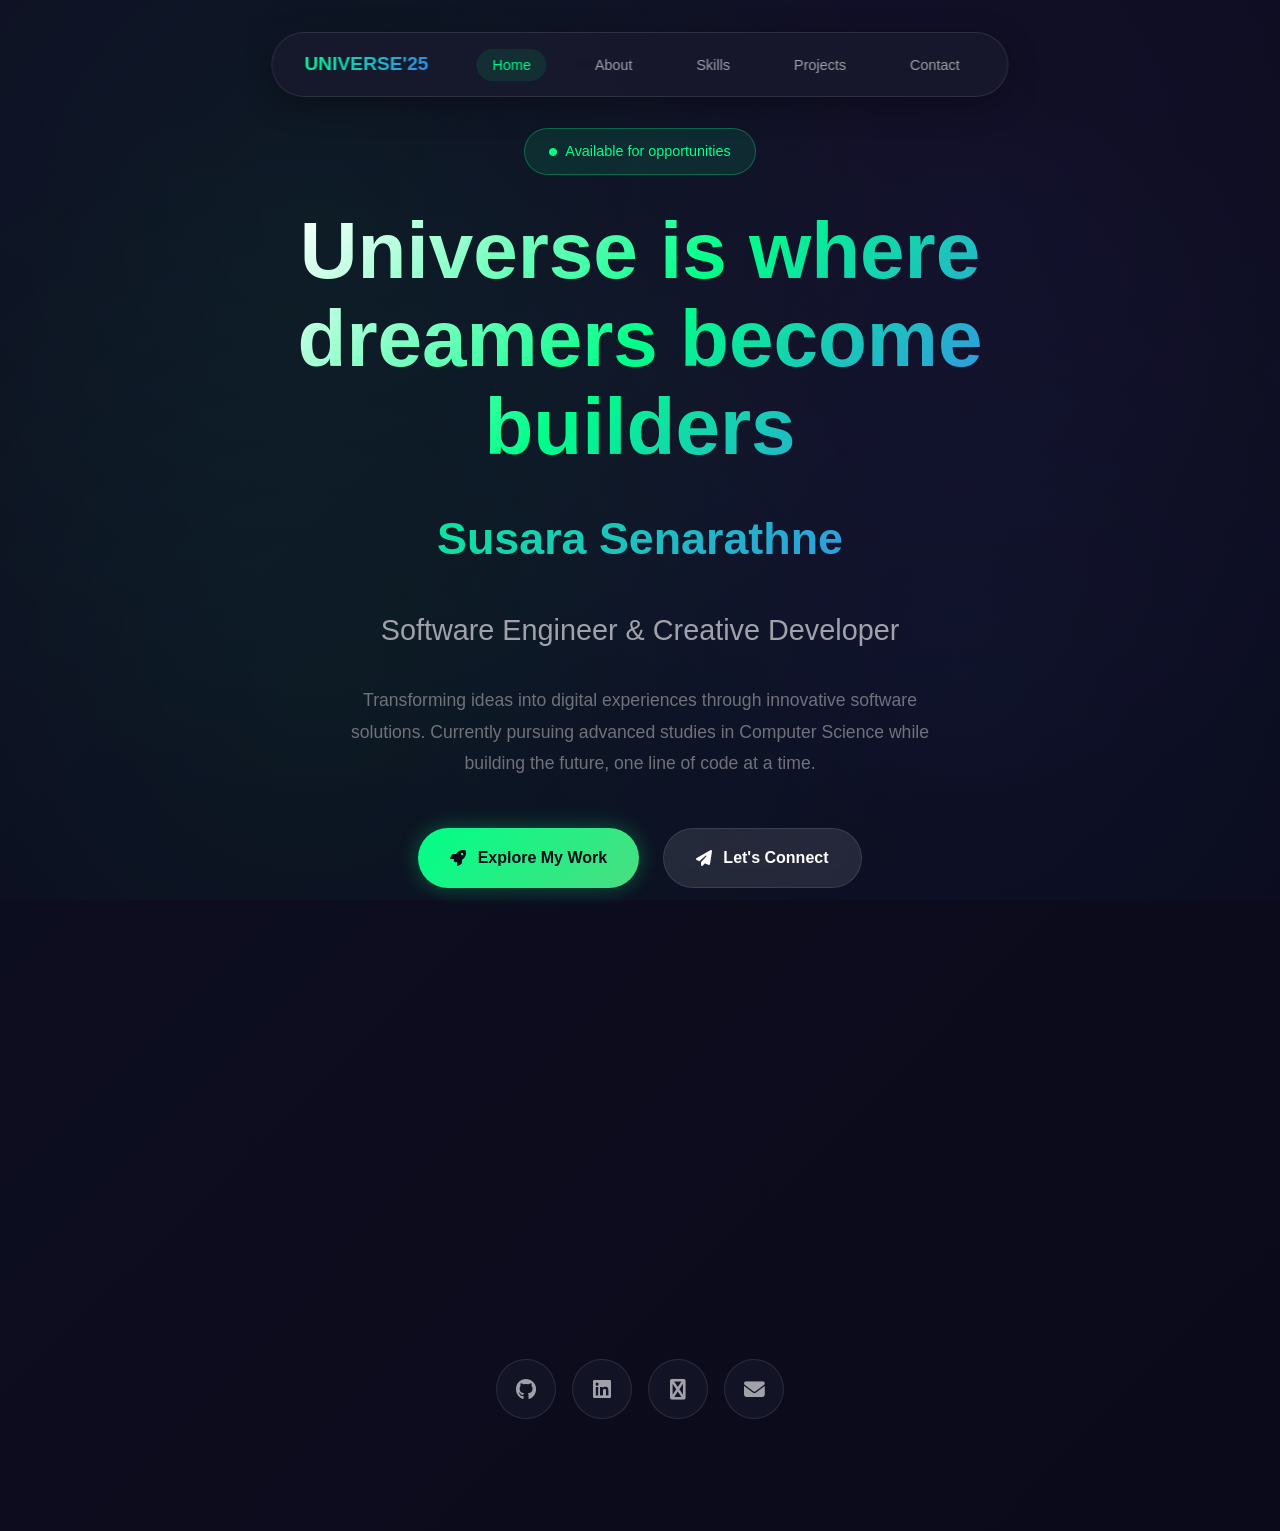
==== index.html @ edd3e798 "Update index.html" ====
<!DOCTYPE html>
<html lang="en">
<head>
    <meta charset="UTF-8">
    <meta name="viewport" content="width=device-width, initial-scale=1.0">
    <title>Susara Senarathne - Portfolio 2025</title>
    <link href="https://cdnjs.cloudflare.com/ajax/libs/font-awesome/6.4.0/css/all.min.css" rel="stylesheet">
    <style>
        * {
            margin: 0;
            padding: 0;
            box-sizing: border-box;
        }

        :root {
            --primary-green: #00ff88;
            --secondary-green: #4ade80;
            --accent-blue: #3b82f6;
            --accent-purple: #8b5cf6;
            --dark-bg: #0f0f23;
            --darker-bg: #0a0a1a;
            --card-bg: #1a1a2e;
            --surface: #16213e;
            --text-primary: #ffffff;
            --text-secondary: #a1a1aa;
            --text-muted: #71717a;
            --border: rgba(255, 255, 255, 0.1);
            --glow: 0 0 20px rgba(0, 255, 136, 0.3);
            --shadow: 0 8px 32px rgba(0, 0, 0, 0.3);
        }

        body {
            font-family: -apple-system, BlinkMacSystemFont, 'Segoe UI', 'Inter', sans-serif;
            background: linear-gradient(135deg, var(--dark-bg), var(--darker-bg));
            color: var(--text-primary);
            line-height: 1.6;
            overflow-x: hidden;
            min-height: 100vh;
        }

        /* Animated Background Pattern */
        body::before {
            content: '';
            position: fixed;
            top: 0;
            left: 0;
            width: 100%;
            height: 100%;
            background: 
                radial-gradient(circle at 25% 25%, rgba(0, 255, 136, 0.05) 0%, transparent 50%),
                radial-gradient(circle at 75% 75%, rgba(59, 130, 246, 0.05) 0%, transparent 50%),
                radial-gradient(circle at 75% 25%, rgba(139, 92, 246, 0.05) 0%, transparent 50%),
                radial-gradient(circle at 25% 75%, rgba(0, 255, 136, 0.05) 0%, transparent 50%);
            z-index: -1;
            animation: floatBg 30s ease-in-out infinite;
        }

        @keyframes floatBg {
            0%, 100% { transform: scale(1) rotate(0deg); }
            50% { transform: scale(1.1) rotate(2deg); }
        }

        /* Navigation */
        nav {
            position: fixed;
            top: 2rem;
            left: 50%;
            transform: translateX(-50%);
            z-index: 1000;
            background: rgba(26, 26, 46, 0.8);
            backdrop-filter: blur(20px);
            border: 1px solid var(--border);
            border-radius: 50px;
            padding: 1rem 2rem;
            box-shadow: var(--shadow);
        }

        .nav-container {
            display: flex;
            align-items: center;
            gap: 3rem;
        }

        .logo {
            font-size: 1.2rem;
            font-weight: 800;
            background: linear-gradient(135deg, var(--primary-green), var(--accent-blue));
            -webkit-background-clip: text;
            -webkit-text-fill-color: transparent;
            background-clip: text;
        }

        .nav-links {
            display: flex;
            list-style: none;
            gap: 2rem;
        }

        .nav-links a {
            text-decoration: none;
            color: var(--text-secondary);
            font-weight: 500;
            font-size: 0.9rem;
            transition: all 0.3s ease;
            padding: 0.5rem 1rem;
            border-radius: 20px;
            position: relative;
        }

        .nav-links a:hover,
        .nav-links a.active {
            color: var(--primary-green);
            background: rgba(0, 255, 136, 0.1);
        }

        .mobile-toggle {
            display: none;
            background: none;
            border: none;
            color: var(--text-primary);
            font-size: 1.2rem;
            cursor: pointer;
        }

        /* Hero Section */
        .hero {
            min-height: 100vh;
            display: flex;
            align-items: center;
            justify-content: center;
            text-align: center;
            padding: 0 2rem;
            position: relative;
        }

        .hero-content {
            max-width: 1200px;
            animation: fadeInUp 1s ease-out;
        }

        .hero-badge {
            display: inline-flex;
            align-items: center;
            gap: 0.5rem;
            background: rgba(0, 255, 136, 0.1);
            border: 1px solid rgba(0, 255, 136, 0.3);
            border-radius: 50px;
            padding: 0.7rem 1.5rem;
            font-size: 0.9rem;
            font-weight: 500;
            color: var(--primary-green);
            margin-bottom: 2rem;
        }

        .hero-title {
            font-size: clamp(2.5rem, 8vw, 5rem);
            font-weight: 900;
            line-height: 1.1;
            margin-bottom: 1.5rem;
            background: linear-gradient(135deg, var(--text-primary) 0%, var(--primary-green) 50%, var(--accent-blue) 100%);
            -webkit-background-clip: text;
            -webkit-text-fill-color: transparent;
            background-clip: text;
        }

        .hero-subtitle {
            font-size: clamp(1.2rem, 3vw, 1.8rem);
            color: var(--text-secondary);
            font-weight: 300;
            margin-bottom: 2rem;
        }

        .hero-description {
            font-size: 1.1rem;
            color: var(--text-muted);
            max-width: 600px;
            margin: 0 auto 3rem;
            line-height: 1.8;
        }

        .cta-group {
            display: flex;
            gap: 1.5rem;
            justify-content: center;
            margin-bottom: 4rem;
            flex-wrap: wrap;
        }

        .btn {
            display: inline-flex;
            align-items: center;
            gap: 0.7rem;
            padding: 1rem 2rem;
            border-radius: 50px;
            text-decoration: none;
            font-weight: 600;
            font-size: 1rem;
            transition: all 0.3s ease;
            border: none;
            cursor: pointer;
            position: relative;
            overflow: hidden;
        }

        .btn-primary {
            background: linear-gradient(135deg, var(--primary-green), var(--secondary-green));
            color: var(--darker-bg);
            box-shadow: var(--glow);
        }

        .btn-secondary {
            background: rgba(255, 255, 255, 0.1);
            color: var(--text-primary);
            border: 1px solid var(--border);
            backdrop-filter: blur(10px);
        }

        .btn:hover {
            transform: translateY(-3px);
        }

        .btn-primary:hover {
            box-shadow: 0 0 30px rgba(0, 255, 136, 0.5);
        }

        .btn-secondary:hover {
            background: rgba(255, 255, 255, 0.15);
        }

        /* Stats Grid */
        .stats-grid {
            display: grid;
            grid-template-columns: repeat(auto-fit, minmax(200px, 1fr));
            gap: 2rem;
            max-width: 800px;
            margin: 0 auto;
        }

        .stat-card {
            background: rgba(26, 26, 46, 0.6);
            backdrop-filter: blur(20px);
            border: 1px solid var(--border);
            border-radius: 20px;
            padding: 2rem;
            text-align: center;
            transition: all 0.3s ease;
        }

        .stat-card:hover {
            transform: translateY(-5px);
            border-color: var(--primary-green);
            box-shadow: var(--glow);
        }

        .stat-number {
            font-size: 2.5rem;
            font-weight: 800;
            background: linear-gradient(135deg, var(--primary-green), var(--accent-blue));
            -webkit-background-clip: text;
            -webkit-text-fill-color: transparent;
            background-clip: text;
            display: block;
            margin-bottom: 0.5rem;
        }

        .stat-label {
            color: var(--text-secondary);
            font-size: 0.9rem;
            font-weight: 500;
        }

        /* Page Sections */
        .page-section {
            display: none;
            min-height: 100vh;
            padding: 8rem 2rem 4rem;
        }

        .page-section.active {
            display: block;
            animation: slideIn 0.6s ease-out;
        }

        .container {
            max-width: 1200px;
            margin: 0 auto;
        }

        .section-title {
            font-size: 2.5rem;
            font-weight: 800;
            text-align: center;
            margin-bottom: 3rem;
            background: linear-gradient(135deg, var(--primary-green), var(--accent-blue));
            -webkit-background-clip: text;
            -webkit-text-fill-color: transparent;
            background-clip: text;
        }

        /* Cards */
        .glass-card {
            background: rgba(26, 26, 46, 0.6);
            backdrop-filter: blur(20px);
            border: 1px solid var(--border);
            border-radius: 24px;
            padding: 2.5rem;
            transition: all 0.3s ease;
            margin-bottom: 2rem;
        }

        .glass-card:hover {
            transform: translateY(-8px);
            border-color: var(--primary-green);
            box-shadow: 0 20px 40px rgba(0, 0, 0, 0.4);
        }

        /* Skills Section */
        .skills-grid {
            display: grid;
            grid-template-columns: repeat(auto-fit, minmax(280px, 1fr));
            gap: 2rem;
            margin-top: 2rem;
        }

        .skill-card {
            background: rgba(26, 26, 46, 0.6);
            backdrop-filter: blur(20px);
            border: 1px solid var(--border);
            border-radius: 24px;
            padding: 2rem;
            text-align: center;
            transition: all 0.3s ease;
            position: relative;
            overflow: hidden;
        }

        .skill-card::before {
            content: '';
            position: absolute;
            top: 0;
            left: -100%;
            width: 100%;
            height: 100%;
            background: linear-gradient(90deg, transparent, rgba(0, 255, 136, 0.1), transparent);
            transition: left 0.8s ease;
        }

        .skill-card:hover::before {
            left: 100%;
        }

        .skill-card:hover {
            transform: translateY(-10px);
            border-color: var(--primary-green);
        }

        .skill-icon {
            font-size: 3rem;
            background: linear-gradient(135deg, var(--primary-green), var(--accent-purple));
            -webkit-background-clip: text;
            -webkit-text-fill-color: transparent;
            background-clip: text;
            margin-bottom: 1.5rem;
        }

        .skill-title {
            font-size: 1.2rem;
            font-weight: 700;
            color: var(--text-primary);
            margin-bottom: 1rem;
        }

        .skill-tags {
            display: flex;
            flex-wrap: wrap;
            gap: 0.5rem;
            justify-content: center;
        }

        .skill-tag {
            background: rgba(0, 255, 136, 0.15);
            border: 1px solid rgba(0, 255, 136, 0.3);
            color: var(--primary-green);
            padding: 0.3rem 0.8rem;
            border-radius: 15px;
            font-size: 0.85rem;
            font-weight: 500;
        }

        /* Projects Section */
        .projects-grid {
            display: grid;
            grid-template-columns: repeat(auto-fit, minmax(380px, 1fr));
            gap: 2.5rem;
            margin-top: 3rem;
        }

        .project-card {
            background: rgba(26, 26, 46, 0.6);
            backdrop-filter: blur(20px);
            border: 1px solid var(--border);
            border-radius: 24px;
            overflow: hidden;
            transition: all 0.4s ease;
            position: relative;
        }

        .project-card:hover {
            transform: translateY(-15px) scale(1.02);
            border-color: var(--primary-green);
            box-shadow: 0 25px 50px rgba(0, 0, 0, 0.5);
        }

        .project-header {
            background: linear-gradient(135deg, var(--primary-green), var(--accent-blue));
            padding: 2rem;
            position: relative;
        }

        .project-title {
            font-size: 1.3rem;
            font-weight: 700;
            color: var(--darker-bg);
            margin-bottom: 0.5rem;
        }

        .project-type {
            color: rgba(15, 15, 35, 0.8);
            font-size: 0.9rem;
            font-weight: 500;
        }

        .project-content {
            padding: 2rem;
        }

        .project-description {
            color: var(--text-secondary);
            margin-bottom: 1.5rem;
            line-height: 1.7;
        }

        .tech-stack {
            margin-bottom: 2rem;
        }

        .tech-label {
            color: var(--primary-green);
            font-size: 0.9rem;
            font-weight: 600;
            margin-bottom: 0.8rem;
            display: block;
        }

        .tech-tags {
            display: flex;
            flex-wrap: wrap;
            gap: 0.5rem;
        }

        .tech-tag {
            background: rgba(59, 130, 246, 0.15);
            border: 1px solid rgba(59, 130, 246, 0.3);
            color: var(--accent-blue);
            padding: 0.4rem 0.9rem;
            border-radius: 15px;
            font-size: 0.8rem;
            font-weight: 500;
        }

        .project-links {
            display: flex;
            gap: 1rem;
            flex-wrap: wrap;
        }

        .project-link {
            display: inline-flex;
            align-items: center;
            gap: 0.5rem;
            padding: 0.8rem 1.5rem;
            background: linear-gradient(135deg, var(--accent-purple), var(--primary-green));
            color: var(--text-primary);
            text-decoration: none;
            border-radius: 25px;
            font-weight: 600;
            font-size: 0.9rem;
            transition: all 0.3s ease;
        }

        .project-link:hover {
            transform: translateY(-2px);
            box-shadow: 0 10px 20px rgba(139, 92, 246, 0.4);
        }

        /* About Section */
        .about-grid {
            display: grid;
            grid-template-columns: 1fr 2fr;
            gap: 3rem;
            margin-top: 2rem;
        }

        .profile-section {
            position: sticky;
            top: 120px;
            height: fit-content;
        }

        .profile-avatar {
            width: 180px;
            height: 180px;
            background: linear-gradient(135deg, var(--primary-green), var(--accent-blue));
            border-radius: 50%;
            display: flex;
            align-items: center;
            justify-content: center;
            font-size: 4rem;
            color: var(--darker-bg);
            margin: 0 auto 2rem;
            position: relative;
        }

        .profile-avatar::before {
            content: '';
            position: absolute;
            inset: -4px;
            background: linear-gradient(135deg, var(--primary-green), var(--accent-blue));
            border-radius: 50%;
            z-index: -1;
            filter: blur(8px);
            opacity: 0.7;
        }

        .timeline {
            position: relative;
            padding-left: 2rem;
        }

        .timeline::before {
            content: '';
            position: absolute;
            left: 0;
            top: 0;
            bottom: 0;
            width: 2px;
            background: linear-gradient(to bottom, var(--primary-green), var(--accent-blue));
        }

        .timeline-item {
            position: relative;
            margin-bottom: 2.5rem;
            padding-left: 2rem;
        }

        .timeline-item::before {
            content: '';
            position: absolute;
            left: -6px;
            top: 0.5rem;
            width: 12px;
            height: 12px;
            background: var(--primary-green);
            border-radius: 50%;
            box-shadow: 0 0 10px rgba(0, 255, 136, 0.5);
        }

        .timeline-date {
            color: var(--primary-green);
            font-size: 0.9rem;
            font-weight: 600;
            margin-bottom: 0.5rem;
        }

        .timeline-title {
            font-size: 1.1rem;
            font-weight: 700;
            color: var(--text-primary);
            margin-bottom: 0.3rem;
        }

        .timeline-location {
            color: var(--text-secondary);
            font-style: italic;
            margin-bottom: 0.5rem;
        }

        /* Contact Section */
        .contact-grid {
            display: grid;
            grid-template-columns: 1fr 1fr;
            gap: 3rem;
            margin-top: 2rem;
        }

        .contact-info {
            display: flex;
            flex-direction: column;
            gap: 1.5rem;
        }

        .contact-item {
            display: flex;
            align-items: center;
            gap: 1rem;
            padding: 1.5rem;
            background: rgba(26, 26, 46, 0.6);
            border: 1px solid var(--border);
            border-radius: 20px;
            transition: all 0.3s ease;
        }

        .contact-item:hover {
            border-color: var(--primary-green);
            transform: translateX(5px);
        }

        .contact-icon {
            width: 50px;
            height: 50px;
            background: linear-gradient(135deg, var(--primary-green), var(--accent-blue));
            border-radius: 50%;
            display: flex;
            align-items: center;
            justify-content: center;
            color: var(--darker-bg);
            font-size: 1.2rem;
        }

        .contact-form {
            background: rgba(26, 26, 46, 0.6);
            backdrop-filter: blur(20px);
            border: 1px solid var(--border);
            border-radius: 24px;
            padding: 2.5rem;
        }

        .form-group {
            margin-bottom: 1.5rem;
        }

        .form-label {
            display: block;
            color: var(--text-primary);
            font-weight: 600;
            margin-bottom: 0.5rem;
            font-size: 0.9rem;
        }

        .form-input {
            width: 100%;
            padding: 1rem;
            background: rgba(255, 255, 255, 0.05);
            border: 1px solid var(--border);
            border-radius: 15px;
            color: var(--text-primary);
            font-size: 1rem;
            transition: all 0.3s ease;
        }

        .form-input:focus {
            outline: none;
            border-color: var(--primary-green);
            box-shadow: 0 0 0 3px rgba(0, 255, 136, 0.1);
        }

        .form-input::placeholder {
            color: var(--text-muted);
        }

        /* Social Links */
        .social-grid {
            display: flex;
            justify-content: center;
            gap: 1rem;
            margin: 3rem 0;
        }

        .social-link {
            width: 60px;
            height: 60px;
            background: rgba(26, 26, 46, 0.6);
            border: 1px solid var(--border);
            border-radius: 50%;
            display: flex;
            align-items: center;
            justify-content: center;
            color: var(--text-secondary);
            text-decoration: none;
            font-size: 1.3rem;
            transition: all 0.3s ease;
        }

        .social-link:hover {
            transform: translateY(-3px);
            border-color: var(--primary-green);
            color: var(--primary-green);
            box-shadow: var(--glow);
        }

        /* Animations */
        @keyframes fadeInUp {
            from {
                opacity: 0;
                transform: translateY(30px);
            }
            to {
                opacity: 1;
                transform: translateY(0);
            }
        }

        @keyframes slideIn {
            from {
                opacity: 0;
                transform: translateX(20px);
            }
            to {
                opacity: 1;
                transform: translateX(0);
            }
        }

        /* Loading Screen */
        .loading-screen {
            position: fixed;
            top: 0;
            left: 0;
            width: 100%;
            height: 100%;
            background: var(--darker-bg);
            display: flex;
            align-items: center;
            justify-content: center;
            z-index: 9999;
            transition: opacity 0.5s ease;
        }

        .loading-spinner {
            width: 60px;
            height: 60px;
            border: 3px solid rgba(0, 255, 136, 0.2);
            border-top: 3px solid var(--primary-green);
            border-radius: 50%;
            animation: spin 1s linear infinite;
        }

        @keyframes spin {
            0% { transform: rotate(0deg); }
            100% { transform: rotate(360deg); }
        }

        /* Responsive Design */
        @media (max-width: 1024px) {
            .about-grid,
            .contact-grid {
                grid-template-columns: 1fr;
                gap: 2rem;
            }

            .profile-section {
                position: static;
            }

            .nav-container {
                gap: 2rem;
            }
        }

        @media (max-width: 768px) {
            nav {
                top: 1rem;
                left: 1rem;
                right: 1rem;
                transform: none;
                padding: 1rem;
            }

            .nav-links {
                display: none;
            }

            .nav-links.active {
                display: flex;
                flex-direction: column;
                position: absolute;
                top: 100%;
                left: 0;
                right: 0;
                background: rgba(26, 26, 46, 0.95);
                border: 1px solid var(--border);
                border-radius: 20px;
                padding: 1rem;
                margin-top: 0.5rem;
                gap: 0.5rem;
            }

            .mobile-toggle {
                display: block;
            }

            .hero-title {
                font-size: 2.5rem;
            }

            .cta-group {
                flex-direction: column;
                align-items: center;
            }

            .stats-grid {
                grid-template-columns: repeat(2, 1fr);
                gap: 1rem;
            }

            .skills-grid,
            .projects-grid {
                grid-template-columns: 1fr;
            }

            .page-section {
                padding: 6rem 1rem 2rem;
            }
        }
    </style>
</head>
<body>
    <!-- Loading Screen -->
    <div class="loading-screen" id="loadingScreen">
        <div class="loading-spinner"></div>
    </div>

    <!-- Navigation -->
    <nav>
        <div class="nav-container">
            <div class="logo">UNIVERSE'25</div>
            <ul class="nav-links" id="navLinks">
                <li><a href="#home" class="nav-link active">Home</a></li>
                <li><a href="#about" class="nav-link">About</a></li>
                <li><a href="#skills" class="nav-link">Skills</a></li>
                <li><a href="#projects" class="nav-link">Projects</a></li>
                <li><a href="#contact" class="nav-link">Contact</a></li>
            </ul>
            <button class="mobile-toggle" id="mobileToggle">
                <i class="fas fa-bars"></i>
            </button>
        </div>
    </nav>

    <!-- Home Section -->
    <section id="home" class="page-section active">
        <div class="hero">
            <div class="hero-content">
                <div class="hero-badge">
                    <i class="fas fa-circle" style="color: var(--primary-green); font-size: 0.5rem;"></i>
                    Available for opportunities
                </div>
                
                <h1 class="hero-title">Universe is where<br>dreamers become<br>builders</h1>
                
                <div style="font-size: clamp(1.8rem, 4vw, 2.8rem); font-weight: 800; margin: 2rem 0; background: linear-gradient(135deg, var(--primary-green), var(--accent-blue)); -webkit-background-clip: text; -webkit-text-fill-color: transparent; background-clip: text;">
                    Susara Senarathne
                </div>
                
                <p class="hero-subtitle">Software Engineer & Creative Developer</p>
                
                <p class="hero-description">
                    Transforming ideas into digital experiences through innovative software solutions. 
                    Currently pursuing advanced studies in Computer Science while building the future, one line of code at a time.
                </p>
                
                <div class="cta-group">
                    <a href="#projects" class="btn btn-primary">
                        <i class="fas fa-rocket"></i>
                        Explore My Work
                    </a>
                    <a href="#contact" class="btn btn-secondary">
                        <i class="fas fa-paper-plane"></i>
                        Let's Connect
                    </a>
                </div>
                
                <div class="stats-grid">
                    <div class="stat-card">
                        <span class="stat-number">15+</span>
                        <span class="stat-label">Projects Built</span>
                    </div>
                    <div class="stat-card">
                        <span class="stat-number">3+</span>
                        <span class="stat-label">Years Experience</span>
                    </div>
                    <div class="stat-card">
                        <span class="stat-number">8+</span>
                        <span class="stat-label">Technologies</span>
                    </div>
                    <div class="stat-card">
                        <span class="stat-number">∞</span>
                        <span class="stat-label">Possibilities</span>
                    </div>
                </div>

                <div class="social-grid">
                    <a href="https://github.com/susar-aa" target="_blank" class="social-link">
                        <i class="fab fa-github"></i>
                    </a>
                    <a href="https://www.linkedin.com/in/susara-senarathne-121ba5312/" target="_blank" class="social-link">
                        <i class="fab fa-linkedin"></i>
                    </a>
                    <a href="https://www.instagram.com/susar.aa/" target="_blank" class="social-link">
                        <i class="fas fa-instagram"></i>
                    </a>
                    <a href="mailto:suz.x2006@gmail.com" class="social-link">
                        <i class="fas fa-envelope"></i>
                    </a>
                </div>
            </div>
        </div>
    </section>

    <!-- About Section -->
    <section id="about" class="page-section">
        <div class="container">
            <h2 class="section-title">About Me</h2>
            <div class="about-grid">
                <div class="profile-section">
                    <div class="glass-card" style="text-align: center;">
                        <div class="profile-avatar">
                            <i class="fas fa-code"></i>
                        </div>
                        <h3 style="margin-bottom: 0.5rem;">Susara Senarathne</h3>
                        <p style="color: var(--text-secondary); margin-bottom: 2rem;">Software Engineering Student</p>
                        
                        <div style="text-align: left;">
                            <div style="margin-bottom: 1rem; padding: 1rem; background: rgba(0, 255, 136, 0.1); border-radius: 15px;">
                                <strong style="color: var(--primary-green);">Birthday:</strong><br>
                                <span style="color: var(--text-secondary);">April 19, 2006</span>
                            </div>
                            
                            <div style="margin-bottom: 1rem; padding: 1rem; background: rgba(0, 255, 136, 0.1); border-radius: 15px;">
                                <strong style="color: var(--primary-green);">Location:</strong><br>
                                <span style="color: var(--text-secondary);">Kurunegala, Sri Lanka</span>
                            </div>
                            
                            <div style="margin-bottom: 1rem; padding: 1rem; background: rgba(0, 255, 136, 0.1); border-radius: 15px;">
                                <strong style="color: var(--primary-green);">Phone:</strong><br>
                                <span style="color: var(--text-secondary);">+94 76 140 7875</span>
                            </div>
                        </div>
                        
                        <button onclick="downloadCV()" class="btn btn-primary" style="width: 100%; margin-top: 2rem;">
                            <i class="fas fa-download"></i>
                            Download Resume
                        </button>
                    </div>
                </div>

                <div>
                    <div class="glass-card">
                        <h3 style="color: var(--primary-green); margin-bottom: 1.5rem;">
                            <i class="fas fa-graduation-cap"></i> Education Journey
                        </h3>
                        <div class="timeline">
                            <div class="timeline-item">
                                <div class="timeline-date">2023 - 2025</div>
                                <div class="timeline-title">Higher Diploma in Software Engineering</div>
                                <div class="timeline-location">ICBT Campus - Kurunegala</div>
                                <p style="color: var(--text-secondary); margin-top: 0.5rem;">
                                    Currently pursuing Master of Computer Science [UCSC]. Focusing on advanced programming, 
                                    system design, and software architecture principles.
                                </p>
                            </div>
                            
                            <div class="timeline-item">
                                <div class="timeline-date">2021 - 2022</div>
                                <div class="timeline-title">Diploma in Information and Communication Technology</div>
                                <div class="timeline-location">ICBT Campus - Kurunegala</div>
                                <p style="color: var(--text-secondary); margin-top: 0.5rem;">
                                    Foundation in ICT principles, programming fundamentals, and digital technologies.
                                </p>
                            </div>
                            
                            <div class="timeline-item">
                                <div class="timeline-date">2020 - 2022</div>
                                <div class="timeline-title">General Certificate of Ordinary Level</div>
                                <div class="timeline-location">Maliyadewa Model School - Kurunegala</div>
                                <p style="color: var(--text-secondary); margin-top: 0.5rem;">
                                    <strong>Outstanding Results:</strong> 9 Subjects - 4A's, 2B's, 3C's<br>
                                    Excellence in Mathematics, ICT, English, and Sinhala
                                </p>
                            </div>
                        </div>
                    </div>

                    <div class="glass-card">
                        <h3 style="color: var(--primary-green); margin-bottom: 1rem;">
                            <i class="fas fa-heart"></i> My Philosophy
                        </h3>
                        <p style="color: var(--text-secondary); font-size: 1.1rem; line-height: 1.8;">
                            I believe in the power of continuous learning and innovation. Every challenge is an opportunity 
                            to grow, and every project is a chance to create something meaningful. My goal is to build 
                            technology that makes a positive impact on people's lives while constantly pushing the boundaries 
                            of what's possible.
                        </p>
                    </div>
                </div>
            </div>
        </div>
    </section>

    <!-- Skills Section -->
    <section id="skills" class="page-section">
        <div class="container">
            <h2 class="section-title">Skills & Expertise</h2>
            
            <div class="skills-grid">
                <div class="skill-card">
                    <div class="skill-icon">
                        <i class="fas fa-code"></i>
                    </div>
                    <div class="skill-title">Programming Languages</div>
                    <div class="skill-tags">
                        <span class="skill-tag">Java</span>
                        <span class="skill-tag">C++</span>
                        <span class="skill-tag">PHP</span>
                        <span class="skill-tag">JavaScript</span>
                        <span class="skill-tag">Python</span>
                    </div>
                </div>

                <div class="skill-card">
                    <div class="skill-icon">
                        <i class="fas fa-mobile-alt"></i>
                    </div>
                    <div class="skill-title">Mobile Development</div>
                    <div class="skill-tags">
                        <span class="skill-tag">Android Studio</span>
                        <span class="skill-tag">Java Mobile</span>
                        <span class="skill-tag">Firebase</span>
                        <span class="skill-tag">REST APIs</span>
                    </div>
                </div>

                <div class="skill-card">
                    <div class="skill-icon">
                        <i class="fas fa-globe"></i>
                    </div>
                    <div class="skill-title">Web Technologies</div>
                    <div class="skill-tags">
                        <span class="skill-tag">HTML5</span>
                        <span class="skill-tag">CSS3</span>
                        <span class="skill-tag">JavaScript</span>
                        <span class="skill-tag">Bootstrap</span>
                        <span class="skill-tag">Responsive Design</span>
                    </div>
                </div>

                <div class="skill-card">
                    <div class="skill-icon">
                        <i class="fas fa-database"></i>
                    </div>
                    <div class="skill-title">Database & Backend</div>
                    <div class="skill-tags">
                        <span class="skill-tag">MySQL</span>
                        <span class="skill-tag">SQL</span>
                        <span class="skill-tag">Firebase</span>
                        <span class="skill-tag">PHP Backend</span>
                    </div>
                </div>

                <div class="skill-card">
                    <div class="skill-icon">
                        <i class="fas fa-tools"></i>
                    </div>
                    <div class="skill-title">Development Tools</div>
                    <div class="skill-tags">
                        <span class="skill-tag">Git</span>
                        <span class="skill-tag">GitHub</span>
                        <span class="skill-tag">VS Code</span>
                        <span class="skill-tag">Android Studio</span>
                    </div>
                </div>

                <div class="skill-card">
                    <div class="skill-icon">
                        <i class="fas fa-lightbulb"></i>
                    </div>
                    <div class="skill-title">Core Strengths</div>
                    <div class="skill-tags">
                        <span class="skill-tag">Problem Solving</span>
                        <span class="skill-tag">Team Collaboration</span>
                        <span class="skill-tag">Quick Learning</span>
                        <span class="skill-tag">Innovation</span>
                    </div>
                </div>
            </div>

                <!-- Projects Section -->
    <section id="projects" class="page-section">
        <div class="container">
            <h2 class="section-title">Featured Projects</h2>
            
            <div class="projects-grid">
                <div class="project-card">
                    <div class="project-header">
                        <div class="project-title">Tridots Platform</div>
                        <div class="project-type">Full-Stack Application</div>
                    </div>
                    <div class="project-content">
                        <p class="project-description">
                            Comprehensive platform connecting skilled service providers with clients, featuring integrated 
                            machinery rental system and secure payment processing. Built with both mobile and web interfaces 
                            for maximum accessibility.
                        </p>
                        <div class="tech-stack">
                            <span class="tech-label">Tech Stack</span>
                            <div class="tech-tags">
                                <span class="tech-tag">Java</span>
                                <span class="tech-tag">Firebase</span>
                                <span class="tech-tag">PHP</span>
                                <span class="tech-tag">MySQL</span>
                                <span class="tech-tag">Stripe API</span>
                            </div>
                        </div>
                        <div class="project-links">
                            <a href="https://bit.ly/45MefiM" target="_blank" class="project-link">
                                <i class="fas fa-external-link-alt"></i> Live Demo
                            </a>
                        </div>
                    </div>
                </div>

                <div class="project-card">
                    <div class="project-header">
                        <div class="project-title">Lions Golden Circle</div>
                        <div class="project-type">Corporate Website</div>
                    </div>
                    <div class="project-content">
                        <p class="project-description">
                            Professional corporate website with modern responsive design, optimized for all devices. 
                            Features smooth navigation, engaging content presentation, and excellent user experience 
                            across desktop and mobile platforms.
                        </p>
                        <div class="tech-stack">
                            <span class="tech-label">Tech Stack</span>
                            <div class="tech-tags">
                                <span class="tech-tag">HTML5</span>
                                <span class="tech-tag">CSS3</span>
                                <span class="tech-tag">JavaScript</span>
                                <span class="tech-tag">PHP</span>
                            </div>
                        </div>
                        <div class="project-links">
                            <a href="https://lionsgoldencircle.com" target="_blank" class="project-link">
                                <i class="fas fa-globe"></i> Visit Site
                            </a>
                        </div>
                    </div>
                </div>

                <div class="project-card">
                    <div class="project-header">
                        <div class="project-title">Falcon E-Commerce</div>
                        <div class="project-type">E-Commerce Platform</div>
                    </div>
                    <div class="project-content">
                        <p class="project-description">
                            Complete e-commerce solution featuring product catalog, shopping cart functionality, 
                            secure checkout process, and comprehensive order management system. Built for 
                            Falcon Stationery with scalability in mind.
                        </p>
                        <div class="tech-stack">
                            <span class="tech-label">Tech Stack</span>
                            <div class="tech-tags">
                                <span class="tech-tag">PHP</span>
                                <span class="tech-tag">MySQL</span>
                                <span class="tech-tag">Bootstrap</span>
                                <span class="tech-tag">JavaScript</span>
                            </div>
                        </div>
                        <div class="project-links">
                            <a href="https://bit.ly/4oNQeAw" target="_blank" class="project-link">
                                <i class="fas fa-shopping-cart"></i> View Demo
                            </a>
                        </div>
                    </div>
                </div>

                <div class="project-card">
                    <div class="project-header">
                        <div class="project-title">City Cycle Rentals</div>
                        <div class="project-type">Mobile Application</div>
                    </div>
                    <div class="project-content">
                        <p class="project-description">
                            Android application for bicycle rental service featuring user authentication, 
                            real-time availability tracking, booking management, and integrated payment system. 
                            Designed for urban mobility solutions.
                        </p>
                        <div class="tech-stack">
                            <span class="tech-label">Tech Stack</span>
                            <div class="tech-tags">
                                <span class="tech-tag">Java</span>
                                <span class="tech-tag">Android SDK</span>
                                <span class="tech-tag">PHP API</span>
                                <span class="tech-tag">SQL</span>
                            </div>
                        </div>
                        <div class="project-links">
                            <a href="https://bit.ly/3JqjYn3" target="_blank" class="project-link">
                                <i class="fas fa-bicycle"></i> Explore
                            </a>
                        </div>
                    </div>
                </div>

                <div class="project-card">
                    <div class="project-header">
                        <div class="project-title">Talent Up Sri Lanka</div>
                        <div class="project-type">Interactive Platform</div>
                    </div>
                    <div class="project-content">
                        <p class="project-description">
                            Dynamic talent showcase platform featuring video uploads, interactive voting system, 
                            user engagement tools, and AI-powered chatbot integration. Built to connect performers 
                            with audiences nationwide.
                        </p>
                        <div class="tech-stack">
                            <span class="tech-label">Tech Stack</span>
                            <div class="tech-tags">
                                <span class="tech-tag">HTML5</span>
                                <span class="tech-tag">Tailwind CSS</span>
                                <span class="tech-tag">JavaScript</span>
                                <span class="tech-tag">PHP</span>
                                <span class="tech-tag">MySQL</span>
                                <span class="tech-tag">AI Integration</span>
                            </div>
                        </div>
                        <div class="project-links">
                            <a href="https://github.com/susar-aa/TalentUp-SriLanka" target="_blank" class="project-link">
                                <i class="fab fa-github"></i> Source Code
                            </a>
                        </div>
                    </div>
                </div>

                <div class="project-card">
                    <div class="project-header">
                        <div class="project-title">Falcon POS System</div>
                        <div class="project-type">Business Management</div>
                    </div>
                    <div class="project-content">
                        <p class="project-description">
                            Comprehensive Point of Sale system with inventory management, sales processing, 
                            automated billing, and detailed analytics. Designed to streamline business operations 
                            for retail environments.
                        </p>
                        <div class="tech-stack">
                            <span class="tech-label">Tech Stack</span>
                            <div class="tech-tags">
                                <span class="tech-tag">HTML5</span>
                                <span class="tech-tag">CSS3</span>
                                <span class="tech-tag">JavaScript</span>
                                <span class="tech-tag">PHP</span>
                                <span class="tech-tag">MySQL</span>
                            </div>
                        </div>
                        <div class="project-links">
                            <a href="https://bit.ly/4fOezSE" target="_blank" class="project-link">
                                <i class="fas fa-cash-register"></i> Demo
                            </a>
                        </div>
                    </div>
                </div>
            </div>
        </div>
    </section>

    <!-- Contact Section -->
    <section id="contact" class="page-section">
        <div class="container">
            <h2 class="section-title">Get In Touch</h2>
            
            <div class="contact-grid">
                <div class="contact-info">
                    <div class="glass-card">
                        <h3 style="color: var(--primary-green); margin-bottom: 2rem;">
                            <i class="fas fa-paper-plane"></i> Let's Collaborate
                        </h3>
                        <p style="color: var(--text-secondary); margin-bottom: 2rem; line-height: 1.8;">
                            Ready to bring your ideas to life? Whether you have a project in mind or just want to connect, 
                            I'm always excited to explore new opportunities and create something amazing together.
                        </p>
                    </div>
                    
                    <div class="contact-item">
                        <div class="contact-icon">
                            <i class="fas fa-envelope"></i>
                        </div>
                        <div>
                            <strong style="color: var(--text-primary);">Email</strong><br>
                            <a href="mailto:suz.x2006@gmail.com" style="color: var(--primary-green); text-decoration: none;">
                                suz.x2006@gmail.com
                            </a>
                        </div>
                    </div>
                    
                    <div class="contact-item">
                        <div class="contact-icon">
                            <i class="fas fa-phone"></i>
                        </div>
                        <div>
                            <strong style="color: var(--text-primary);">Phone</strong><br>
                            <a href="tel:+94761407875" style="color: var(--primary-green); text-decoration: none;">
                                +94 76 140 7875
                            </a>
                        </div>
                    </div>
                    
                    <div class="contact-item">
                        <div class="contact-icon">
                            <i class="fas fa-map-marker-alt"></i>
                        </div>
                        <div>
                            <strong style="color: var(--text-primary);">Location</strong><br>
                            <span style="color: var(--text-secondary);">Kurunegala, Sri Lanka</span>
                        </div>
                    </div>

                    <div class="social-grid" style="justify-content: flex-start; margin-top: 2rem;">
                        <a href="https://github.com/susar-aa" target="_blank" class="social-link">
                            <i class="fab fa-github"></i>
                        </a>
                        <a href="https://www.linkedin.com/in/susara-senarathne-121ba5312/" target="_blank" class="social-link">
                            <i class="fab fa-linkedin"></i>
                        </a>
                        <a href="https://bit.ly/41PY5nn" target="_blank" class="social-link">
                            <i class="fas fa-globe"></i>
                        </a>
                    </div>
                </div>

                <div class="contact-form">
                    <h3 style="color: var(--text-primary); margin-bottom: 2rem;">
                        <i class="fas fa-message"></i> Send a Message
                    </h3>
                    <form id="contactForm">
                        <div class="form-group">
                            <label class="form-label" for="name">Your Name</label>
                            <input type="text" id="name" class="form-input" placeholder="Enter your full name" required>
                        </div>
                        
                        <div class="form-group">
                            <label class="form-label" for="email">Email Address</label>
                            <input type="email" id="email" class="form-input" placeholder="your.email@example.com" required>
                        </div>
                        
                        <div class="form-group">
                            <label class="form-label" for="subject">Subject</label>
                            <input type="text" id="subject" class="form-input" placeholder="What's this about?" required>
                        </div>
                        
                        <div class="form-group">
                            <label class="form-label" for="message">Message</label>
                            <textarea id="message" class="form-input" rows="6" placeholder="Tell me about your project or just say hello!" required></textarea>
                        </div>
                        
                        <button type="submit" class="btn btn-primary" style="width: 100%; justify-content: center;">
                            <i class="fas fa-rocket"></i>
                            Send Message
                        </button>
                    </form>
                </div>
            </div>
        </div>
    </section>

    <script>
        // Loading Screen
        window.addEventListener('load', () => {
            const loadingScreen = document.getElementById('loadingScreen');
            setTimeout(() => {
                loadingScreen.style.opacity = '0';
                setTimeout(() => {
                    loadingScreen.style.display = 'none';
                }, 500);
            }, 1000);
        });

        // Navigation
        const navLinks = document.querySelectorAll('.nav-link');
        const sections = document.querySelectorAll('.page-section');
        const mobileToggle = document.getElementById('mobileToggle');
        const navLinksContainer = document.getElementById('navLinks');

        function showSection(targetId) {
            sections.forEach(section => section.classList.remove('active'));
            navLinks.forEach(link => link.classList.remove('active'));
            
            const targetSection = document.getElementById(targetId);
            const targetLink = document.querySelector(`[href="#${targetId}"]`);
            
            if (targetSection) targetSection.classList.add('active');
            if (targetLink) targetLink.classList.add('active');
            
            // Close mobile menu
            navLinksContainer.classList.remove('active');
        }

        navLinks.forEach(link => {
            link.addEventListener('click', (e) => {
                e.preventDefault();
                const targetId = link.getAttribute('href').substring(1);
                showSection(targetId);
            });
        });

        // Mobile menu toggle
        mobileToggle.addEventListener('click', () => {
            navLinksContainer.classList.toggle('active');
            const icon = mobileToggle.querySelector('i');
            icon.className = navLinksContainer.classList.contains('active') ? 'fas fa-times' : 'fas fa-bars';
        });

        // Contact form
        document.getElementById('contactForm').addEventListener('submit', function(e) {
            e.preventDefault();
            
            const name = document.getElementById('name').value;
            const email = document.getElementById('email').value;
            const subject = document.getElementById('subject').value;
            const message = document.getElementById('message').value;
            
            const mailtoLink = `mailto:suz.x2006@gmail.com?subject=${encodeURIComponent(`[Portfolio] ${subject}`)}&body=${encodeURIComponent(`Hi Susara,\n\nName: ${name}\nEmail: ${email}\n\nMessage:\n${message}\n\n---\nSent from your portfolio website`)}`;
            
            window.location.href = mailtoLink;
            this.reset();
            
            // Success feedback
            const submitBtn = this.querySelector('button[type="submit"]');
            const originalText = submitBtn.innerHTML;
            submitBtn.innerHTML = '<i class="fas fa-check"></i> Message Sent!';
            submitBtn.style.background = 'linear-gradient(135deg, #10b981, #059669)';
            
            setTimeout(() => {
                submitBtn.innerHTML = originalText;
                submitBtn.style.background = 'linear-gradient(135deg, var(--primary-green), var(--secondary-green))';
            }, 3000);
        });

        // CV Download
        function downloadCV() {
            const cvContent = `
SUSARA SENARATHNE
Software Engineering Student & Developer
═══════════════════════════════════════

📧 Email: suz.x2006@gmail.com
📱 Phone: +94 76 140 7875
📍 Location: Kurunegala, Sri Lanka
🌐 Portfolio: https://bit.ly/41PY5nn

EDUCATION
═════════
🎓 Higher Diploma in Software Engineering (2023-2025)
   ICBT Campus - Kurunegala
   Currently pursuing Master of Computer Science [UCSC]

🎓 Diploma in ICT (2021-2022)
   ICBT Campus - Kurunegala

🎓 O/L Certificate (2020-2022)
   Maliyadewa Model School - Kurunegala
   Results: 9 Subjects - 4A's, 2B's, 3C's

TECHNICAL SKILLS
═══════════════
💻 Programming: Java, C++, PHP, JavaScript, Python
🌐 Web Development: HTML5, CSS3, Bootstrap, Responsive Design
📱 Mobile Development: Android (Java), Firebase, REST APIs
🗄️ Database: MySQL, SQL, Firebase
🔧 Tools: Git, GitHub, VS Code, Android Studio

KEY PROJECTS
═══════════
🚀 Tridots Platform - Service hiring & machinery rental platform
🦁 Lions Golden Circle - Corporate website with modern design
🛒 Falcon E-Commerce - Complete online shopping solution
🚲 City Cycle Rentals - Android bicycle rental application
🎭 Talent Up Sri Lanka - Interactive talent showcase platform
💰 Falcon POS System - Web-based point of sale system

CORE STRENGTHS
═════════════
⚡ Problem Solving & Innovation
🤝 Team Collaboration & Leadership
📚 Quick Learning & Adaptability
🎯 Project Management & Delivery

═══════════════════════════════════════
Ready to build the future together!
            `;
            
            const blob = new Blob([cvContent], { type: 'text/plain; charset=utf-8' });
            const url = window.URL.createObjectURL(blob);
            const a = document.createElement('a');
            a.href = url;
            a.download = 'Susara_Senarathne_Resume_2025.txt';
            document.body.appendChild(a);
            a.click();
            document.body.removeChild(a);
            window.URL.revokeObjectURL(url);
        }

        // Smooth animations on scroll
        const observerOptions = {
            threshold: 0.1,
            rootMargin: '0px 0px -50px 0px'
        };

        const observer = new IntersectionObserver((entries) => {
            entries.forEach(entry => {
                if (entry.isIntersecting) {
                    entry.target.style.opacity = '1';
                    entry.target.style.transform = 'translateY(0)';
                }
            });
        }, observerOptions);

        // Initialize animations
        setTimeout(() => {
            document.querySelectorAll('.glass-card, .skill-card, .project-card, .stat-card').forEach(el => {
                el.style.opacity = '0';
                el.style.transform = 'translateY(20px)';
                el.style.transition = 'opacity 0.6s ease, transform 0.6s ease';
                observer.observe(el);
            });
        }, 1200);

        // Enhanced interactions
        document.querySelectorAll('.project-card').forEach(card => {
            card.addEventListener('mouseenter', () => {
                card.style.transform = 'translateY(-15px) scale(1.02)';
            });
            
            card.addEventListener('mouseleave', () => {
                card.style.transform = 'translateY(0) scale(1)';
            });
        });

        // Typing effect for hero title
        function typeWriter(element, text, speed = 80) {
            let i = 0;
            element.innerHTML = '';
            
            function type() {
                if (i < text.length) {
                    element.innerHTML += text.charAt(i);
                    i++;
                    setTimeout(type, speed);
                }
            }
            
            type();
        }

        // Initialize typing effect
        setTimeout(() => {
            const heroTitle = document.querySelector('.hero-title');
            if (heroTitle) {
                const originalText = heroTitle.textContent;
                typeWriter(heroTitle, originalText, 60);
            }
        }, 1500);
    </script>
</body>
</html>
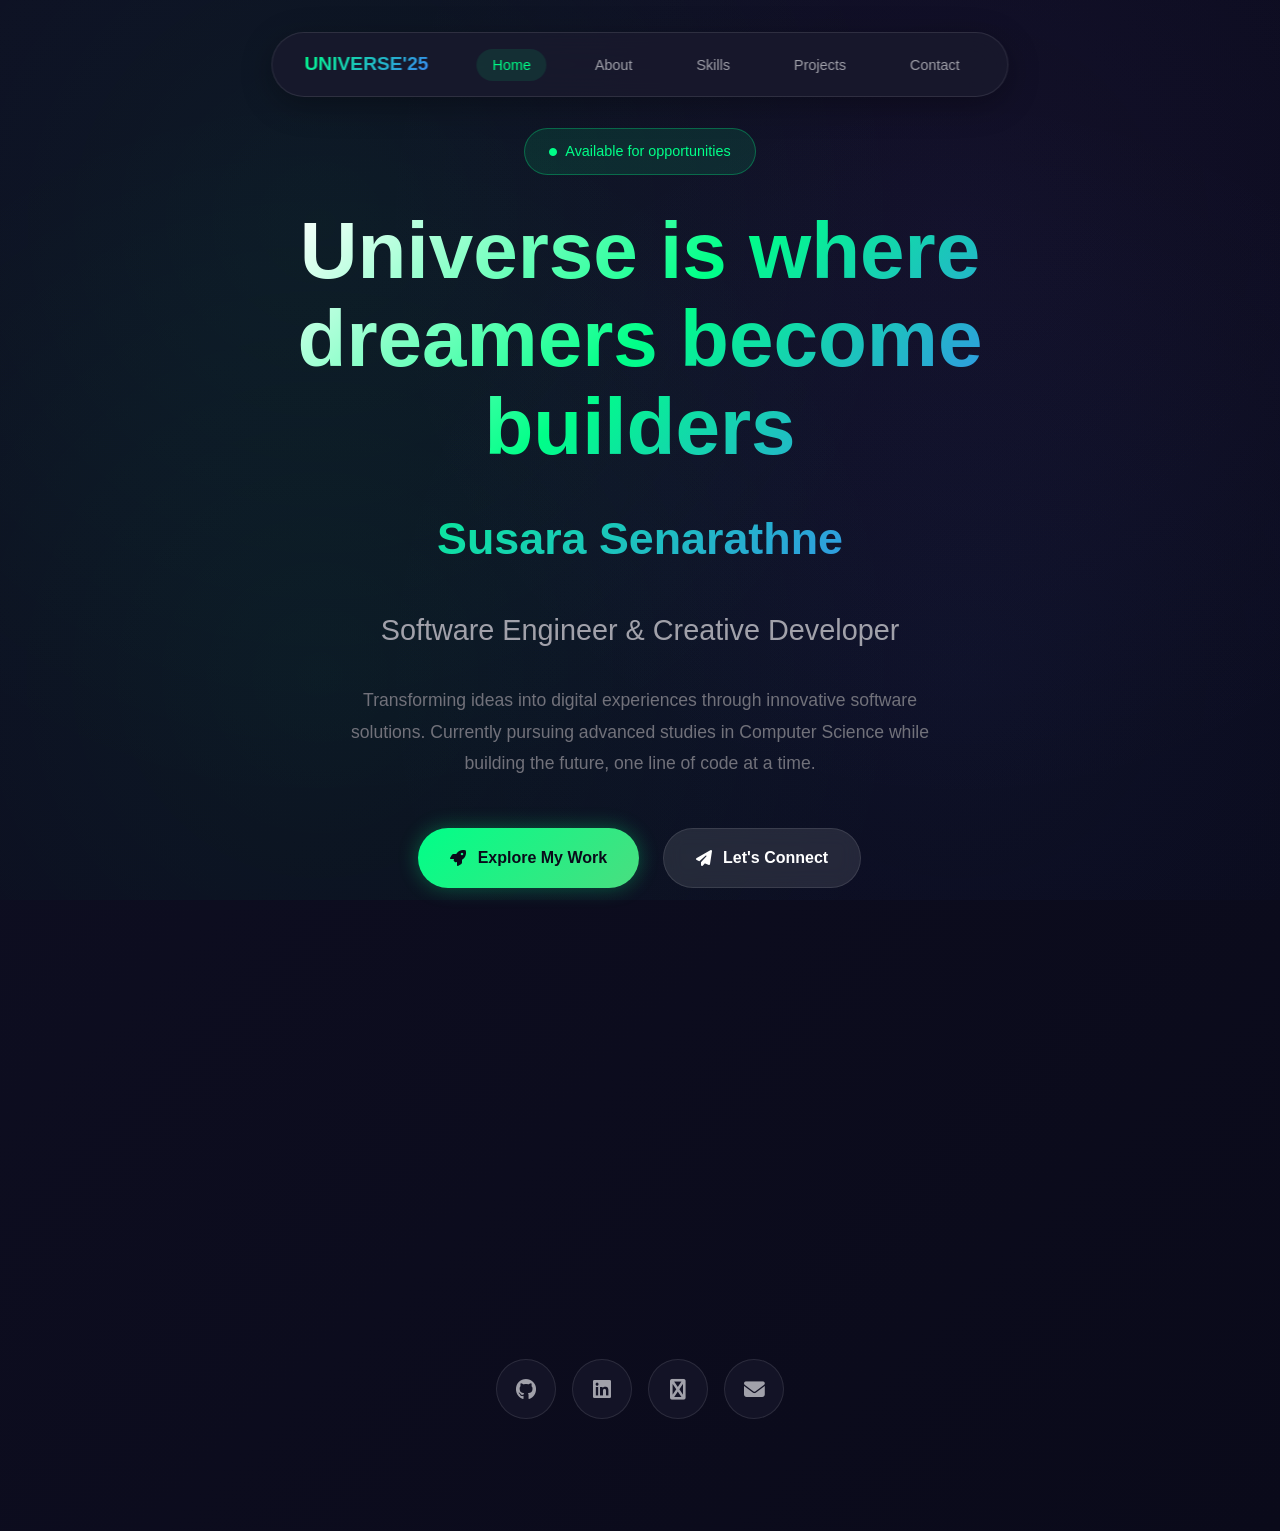
==== commit 2203b20a: "Update index.html" ====
--- a/index.html
+++ b/index.html
@@ -947,10 +947,12 @@
                             </div>
                         </div>
                         
-                        <button onclick="downloadCV()" class="btn btn-primary" style="width: 100%; margin-top: 2rem;">
+                        <!-- UPDATED CV Download Link -->
+                        <a href="assets/Susara_Senarathne_CV.pdf" download="Susara_Senarathne_CV.pdf" class="btn btn-primary" style="width: 100%; margin-top: 2rem; justify-content: center;">
                             <i class="fas fa-download"></i>
                             Download Resume
-                        </button>
+                        </a>
+                        <!-- END UPDATED CV Link -->
                     </div>
                 </div>
 
@@ -1094,7 +1096,7 @@
                 </div>
             </div>
 
-                <!-- Projects Section -->
+            <!-- Projects Section -->
     <section id="projects" class="page-section">
         <div class="container">
             <h2 class="section-title">Featured Projects</h2>
@@ -1232,7 +1234,7 @@
                                 <span class="tech-tag">JavaScript</span>
                                 <span class="tech-tag">PHP</span>
                                 <span class="tech-tag">MySQL</span>
-                                <span class="tech-tag">AI Integration</span>
+                                <span class="skill-tag">AI Integration</span>
                             </div>
                         </div>
                         <div class="project-links">
@@ -1421,7 +1423,7 @@
             icon.className = navLinksContainer.classList.contains('active') ? 'fas fa-times' : 'fas fa-bars';
         });
 
-        // Contact form
+        // Contact form (Mailto implementation)
         document.getElementById('contactForm').addEventListener('submit', function(e) {
             e.preventDefault();
             
@@ -1447,70 +1449,8 @@
             }, 3000);
         });
 
-        // CV Download
-        function downloadCV() {
-            const cvContent = `
-SUSARA SENARATHNE
-Software Engineering Student & Developer
-═══════════════════════════════════════
-
-📧 Email: suz.x2006@gmail.com
-📱 Phone: +94 76 140 7875
-📍 Location: Kurunegala, Sri Lanka
-🌐 Portfolio: https://bit.ly/41PY5nn
-
-EDUCATION
-═════════
-🎓 Higher Diploma in Software Engineering (2023-2025)
-   ICBT Campus - Kurunegala
-   Currently pursuing Master of Computer Science [UCSC]
-
-🎓 Diploma in ICT (2021-2022)
-   ICBT Campus - Kurunegala
-
-🎓 O/L Certificate (2020-2022)
-   Maliyadewa Model School - Kurunegala
-   Results: 9 Subjects - 4A's, 2B's, 3C's
-
-TECHNICAL SKILLS
-═══════════════
-💻 Programming: Java, C++, PHP, JavaScript, Python
-🌐 Web Development: HTML5, CSS3, Bootstrap, Responsive Design
-📱 Mobile Development: Android (Java), Firebase, REST APIs
-🗄️ Database: MySQL, SQL, Firebase
-🔧 Tools: Git, GitHub, VS Code, Android Studio
-
-KEY PROJECTS
-═══════════
-🚀 Tridots Platform - Service hiring & machinery rental platform
-🦁 Lions Golden Circle - Corporate website with modern design
-🛒 Falcon E-Commerce - Complete online shopping solution
-🚲 City Cycle Rentals - Android bicycle rental application
-🎭 Talent Up Sri Lanka - Interactive talent showcase platform
-💰 Falcon POS System - Web-based point of sale system
-
-CORE STRENGTHS
-═════════════
-⚡ Problem Solving & Innovation
-🤝 Team Collaboration & Leadership
-📚 Quick Learning & Adaptability
-🎯 Project Management & Delivery
-
-═══════════════════════════════════════
-Ready to build the future together!
-            `;
-            
-            const blob = new Blob([cvContent], { type: 'text/plain; charset=utf-8' });
-            const url = window.URL.createObjectURL(blob);
-            const a = document.createElement('a');
-            a.href = url;
-            a.download = 'Susara_Senarathne_Resume_2025.txt';
-            document.body.appendChild(a);
-            a.click();
-            document.body.removeChild(a);
-            window.URL.revokeObjectURL(url);
-        }
-
+        // NOTE: The original `downloadCV` function was removed, as the download button now uses a direct `href` link.
+        
         // Smooth animations on scroll
         const observerOptions = {
             threshold: 0.1,
@@ -1574,5 +1514,3 @@
     </script>
 </body>
 </html>
-
-
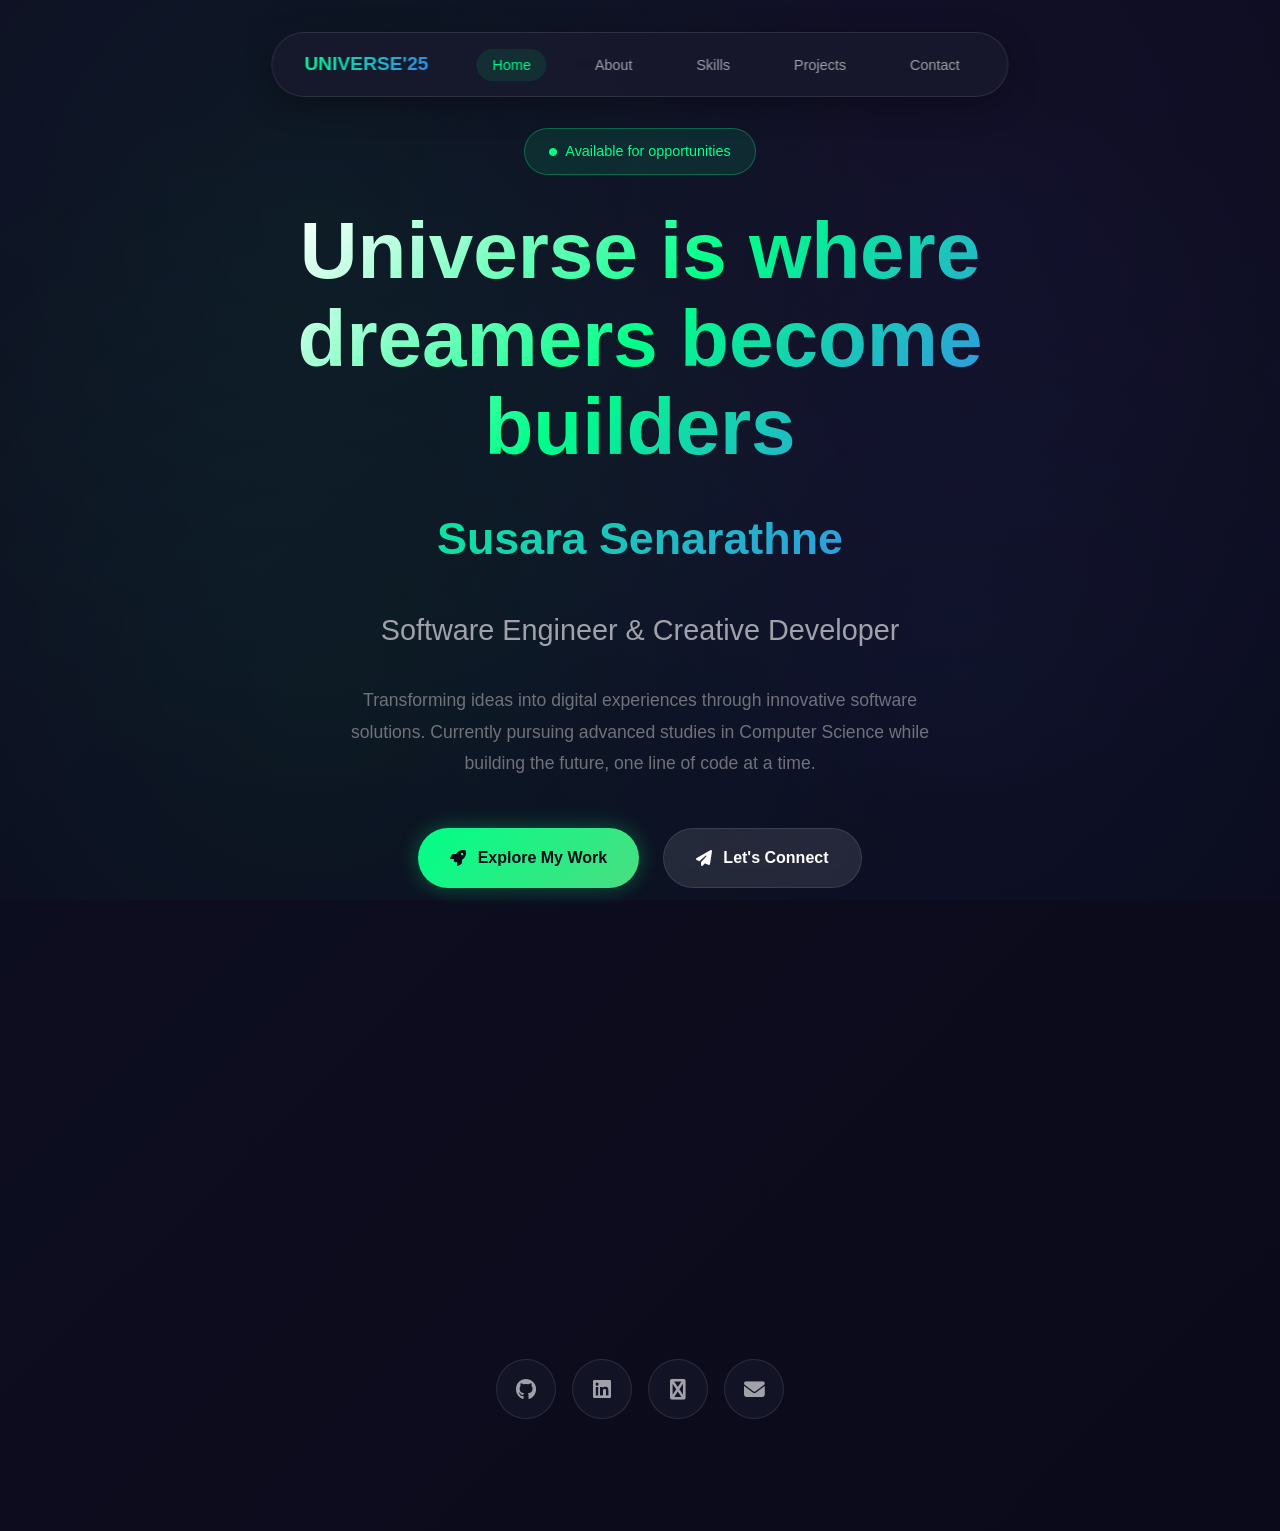
==== commit c3a953e5: "Update index.html" ====
--- a/index.html
+++ b/index.html
@@ -1234,7 +1234,7 @@
                                 <span class="tech-tag">JavaScript</span>
                                 <span class="tech-tag">PHP</span>
                                 <span class="tech-tag">MySQL</span>
-                                <span class="skill-tag">AI Integration</span>
+                                <span class="tech-tag">AI Integration</span>
                             </div>
                         </div>
                         <div class="project-links">
@@ -1514,3 +1514,4 @@
     </script>
 </body>
 </html>
+
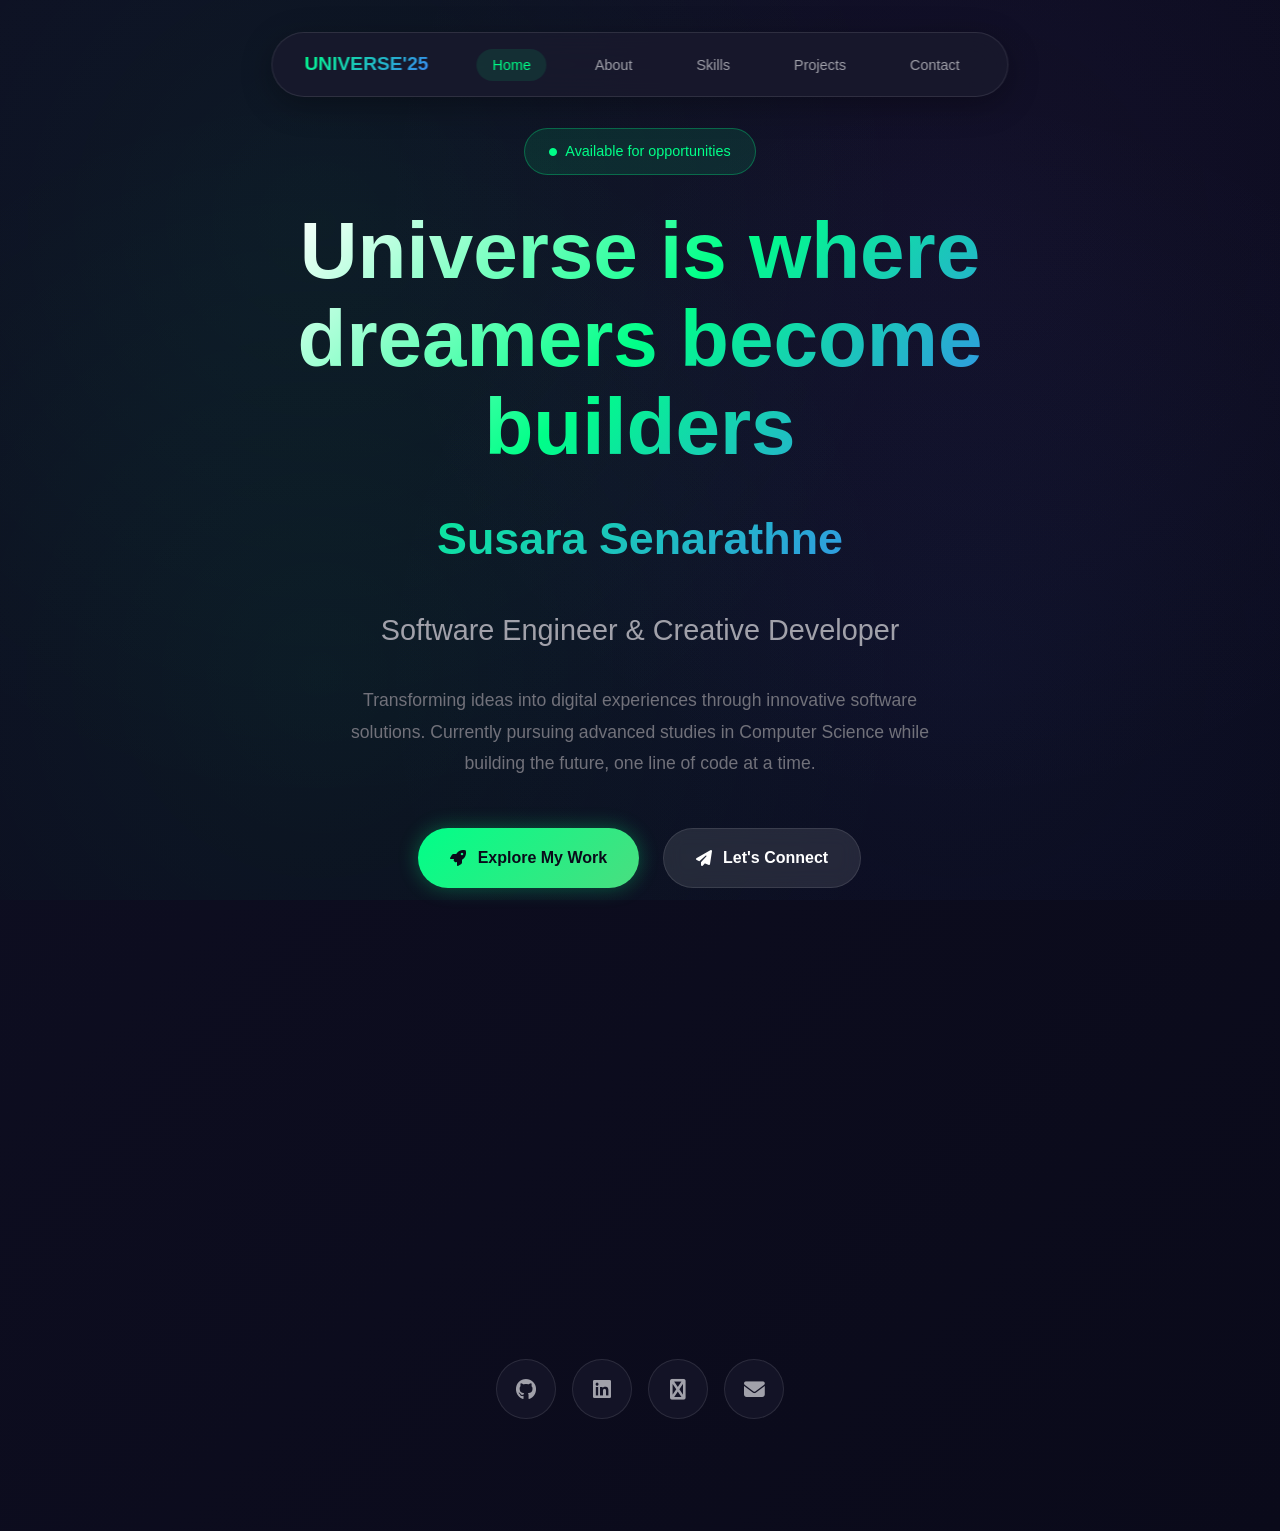
==== commit 90b1b7a2: "Update index.html" ====
--- a/index.html
+++ b/index.html
@@ -1095,8 +1095,10 @@
                     </div>
                 </div>
             </div>
-
-            <!-- Projects Section -->
+        </div>
+    </section>
+
+    <!-- Projects Section -->
     <section id="projects" class="page-section">
         <div class="container">
             <h2 class="section-title">Featured Projects</h2>
@@ -1180,8 +1182,11 @@
                             </div>
                         </div>
                         <div class="project-links">
-                            <a href="https://bit.ly/4oNQeAw" target="_blank" class="project-link">
+                            <a href="https://www.falconstationery.com/" target="_blank" class="project-link">
                                 <i class="fas fa-shopping-cart"></i> View Demo
+                            </a>
+                            <a href="https://github.com/susar-aa/Falcon-E---Commerce-Platform.git" target="_blank" class="project-link">
+                                <i class="fab fa-github"></i> Source Code
                             </a>
                         </div>
                     </div>
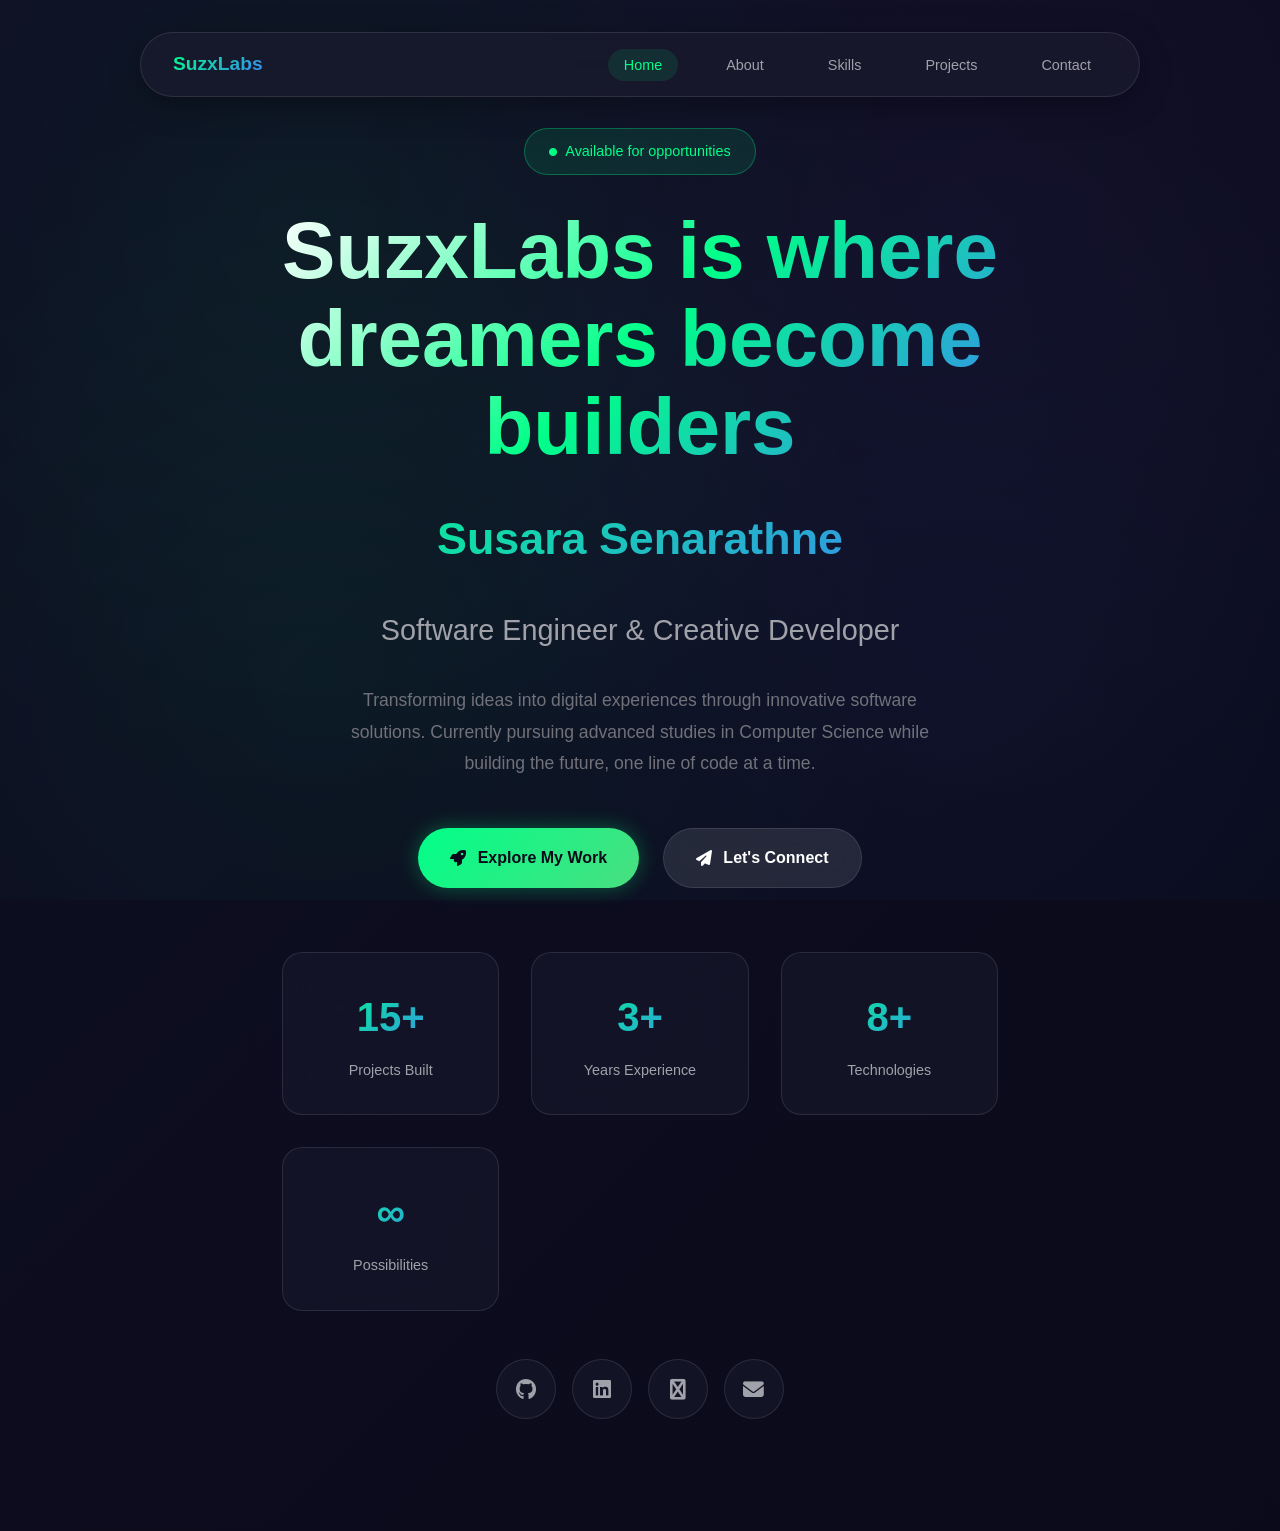
==== commit 13ecac04: "Revamp project images and featured projects section Replaced several JPG images with PNG versions fo" ====
--- a/index.html
+++ b/index.html
@@ -4,8 +4,10 @@
     <meta charset="UTF-8">
     <meta name="viewport" content="width=device-width, initial-scale=1.0">
     <title>Susara Senarathne - Portfolio 2025</title>
+    <!-- FontAwesome for Icons -->
     <link href="https://cdnjs.cloudflare.com/ajax/libs/font-awesome/6.4.0/css/all.min.css" rel="stylesheet">
     <style>
+        /* Base Reset & Variables */
         * {
             margin: 0;
             padding: 0;
@@ -73,12 +75,14 @@
             border-radius: 50px;
             padding: 1rem 2rem;
             box-shadow: var(--shadow);
+            width: 90%;
+            max-width: 1000px;
         }
 
         .nav-container {
             display: flex;
             align-items: center;
-            gap: 3rem;
+            justify-content: space-between;
         }
 
         .logo {
@@ -411,9 +415,28 @@
             box-shadow: 0 25px 50px rgba(0, 0, 0, 0.5);
         }
 
+        /* Added Project Image Styles */
+        .project-image {
+            width: 100%;
+            height: 200px;
+            overflow: hidden;
+            position: relative;
+        }
+
+        .project-image img {
+            width: 100%;
+            height: 100%;
+            object-fit: cover;
+            transition: transform 0.5s ease;
+        }
+
+        .project-card:hover .project-image img {
+            transform: scale(1.1);
+        }
+
         .project-header {
             background: linear-gradient(135deg, var(--primary-green), var(--accent-blue));
-            padding: 2rem;
+            padding: 1.5rem 2rem; /* Reduced padding slightly since image is above */
             position: relative;
         }
 
@@ -762,8 +785,9 @@
                 position: static;
             }
 
+            /* Adjust nav for tablet/smaller desktops */
             .nav-container {
-                gap: 2rem;
+                /* gap: 2rem; Removed to keep space-between working */
             }
         }
 
@@ -772,6 +796,7 @@
                 top: 1rem;
                 left: 1rem;
                 right: 1rem;
+                width: auto;
                 transform: none;
                 padding: 1rem;
             }
@@ -793,6 +818,7 @@
                 padding: 1rem;
                 margin-top: 0.5rem;
                 gap: 0.5rem;
+                backdrop-filter: blur(20px);
             }
 
             .mobile-toggle {
@@ -833,7 +859,7 @@
     <!-- Navigation -->
     <nav>
         <div class="nav-container">
-            <div class="logo">UNIVERSE'25</div>
+            <div class="logo">SuzxLabs</div>
             <ul class="nav-links" id="navLinks">
                 <li><a href="#home" class="nav-link active">Home</a></li>
                 <li><a href="#about" class="nav-link">About</a></li>
@@ -856,7 +882,7 @@
                     Available for opportunities
                 </div>
                 
-                <h1 class="hero-title">Universe is where<br>dreamers become<br>builders</h1>
+                <h1 class="hero-title">SuzxLabs is where<br>dreamers become<br>builders</h1>
                 
                 <div style="font-size: clamp(1.8rem, 4vw, 2.8rem); font-weight: 800; margin: 2rem 0; background: linear-gradient(135deg, var(--primary-green), var(--accent-blue)); -webkit-background-clip: text; -webkit-text-fill-color: transparent; background-clip: text;">
                     Susara Senarathne
@@ -948,7 +974,7 @@
                         </div>
                         
                         <!-- UPDATED CV Download Link -->
-                        <a href="assets/Susara_Senarathne_CV.pdf" download="Susara_Senarathne_CV.pdf" class="btn btn-primary" style="width: 100%; margin-top: 2rem; justify-content: center;">
+                        <a href="#" onclick="alert('This is a demo link. In a real environment, this would download the CV PDF.'); return false;" class="btn btn-primary" style="width: 100%; margin-top: 2rem; justify-content: center;">
                             <i class="fas fa-download"></i>
                             Download Resume
                         </a>
@@ -1104,7 +1130,103 @@
             <h2 class="section-title">Featured Projects</h2>
             
             <div class="projects-grid">
+                <!-- SmartShiksha -->
                 <div class="project-card">
+                    <div class="project-image">
+                        <img src="https://placehold.co/600x400/16213e/00ff88?text=SmartShiksha+App" alt="SmartShiksha">
+                    </div>
+                    <div class="project-header">
+                        <div class="project-title">SmartShiksha</div>
+                        <div class="project-type">School Management App</div>
+                    </div>
+                    <div class="project-content">
+                        <p class="project-description">
+                            A comprehensive mobile solution digitalizing school activities. Features include scheduling parent meetings, 
+                            publishing marks, generating student reports, and managing academic records effortlessly.
+                        </p>
+                        <div class="tech-stack">
+                            <span class="tech-label">Tech Stack</span>
+                            <div class="tech-tags">
+                                <span class="tech-tag">Android</span>
+                                <span class="tech-tag">Java</span>
+                                <span class="tech-tag">Firebase</span>
+                                <span class="tech-tag">SQLite</span>
+                            </div>
+                        </div>
+                        <div class="project-links">
+                            <a href="#" class="project-link">
+                                <i class="fas fa-eye"></i> View Details
+                            </a>
+                        </div>
+                    </div>
+                </div>
+
+                <!-- DMA Electricals -->
+                <div class="project-card">
+                    <div class="project-image">
+                        <img src="images/dma.png" alt="DMA Electricals">
+                    </div>
+                    <div class="project-header">
+                        <div class="project-title">DMA Electricals System</div>
+                        <div class="project-type">Enterprise Management</div>
+                    </div>
+                    <div class="project-content">
+                        <p class="project-description">
+                            Custom-built management system designed for electrical service operations. Streamlines inventory tracking, 
+                            project management, and client billing to improve operational efficiency.
+                        </p>
+                        <div class="tech-stack">
+                            <span class="tech-label">Tech Stack</span>
+                            <div class="tech-tags">
+                                <span class="tech-tag">Java</span>
+                                <span class="tech-tag">MySQL</span>
+                                <span class="tech-tag">Reporting Tools</span>
+                            </div>
+                        </div>
+                        <div class="project-links">
+                            <a href="#" class="project-link">
+                                <i class="fas fa-laptop-code"></i> View Project
+                            </a>
+                        </div>
+                    </div>
+                </div>
+
+                <!-- Offline Product Catalog -->
+                <div class="project-card">
+                    <div class="project-image">
+                        <img src="https://placehold.co/600x400/16213e/8b5cf6?text=Offline+Catalog+App" alt="Offline Catalog">
+                    </div>
+                    <div class="project-header">
+                        <div class="project-title">Product Catalog App</div>
+                        <div class="project-type">Offline Mobile Solution</div>
+                    </div>
+                    <div class="project-content">
+                        <p class="project-description">
+                            Android application designed for field sales agents to showcase products without internet access. 
+                            Features robust local database synchronization and high-performance image caching.
+                        </p>
+                        <div class="tech-stack">
+                            <span class="tech-label">Tech Stack</span>
+                            <div class="tech-tags">
+                                <span class="tech-tag">Android SDK</span>
+                                <span class="tech-tag">Java</span>
+                                <span class="tech-tag">Room DB</span>
+                                <span class="tech-tag">Offline-First</span>
+                            </div>
+                        </div>
+                        <div class="project-links">
+                            <a href="#" class="project-link">
+                                <i class="fas fa-mobile-alt"></i> View Demo
+                            </a>
+                        </div>
+                    </div>
+                </div>
+
+                <!-- Tridots -->
+                <div class="project-card">
+                    <div class="project-image">
+                        <img src="images/tridots.png" alt="Tridots">
+                    </div>
                     <div class="project-header">
                         <div class="project-title">Tridots Platform</div>
                         <div class="project-type">Full-Stack Application</div>
@@ -1112,8 +1234,7 @@
                     <div class="project-content">
                         <p class="project-description">
                             Comprehensive platform connecting skilled service providers with clients, featuring integrated 
-                            machinery rental system and secure payment processing. Built with both mobile and web interfaces 
-                            for maximum accessibility.
+                            machinery rental system and secure payment processing. Built with both mobile and web interfaces.
                         </p>
                         <div class="tech-stack">
                             <span class="tech-label">Tech Stack</span>
@@ -1133,7 +1254,11 @@
                     </div>
                 </div>
 
+                <!-- Lions Golden Circle -->
                 <div class="project-card">
+                    <div class="project-image">
+                        <img src="images/lions.png" alt="Lions Golden Circle">
+                    </div>
                     <div class="project-header">
                         <div class="project-title">Lions Golden Circle</div>
                         <div class="project-type">Corporate Website</div>
@@ -1141,8 +1266,7 @@
                     <div class="project-content">
                         <p class="project-description">
                             Professional corporate website with modern responsive design, optimized for all devices. 
-                            Features smooth navigation, engaging content presentation, and excellent user experience 
-                            across desktop and mobile platforms.
+                            Features smooth navigation and engaging content presentation.
                         </p>
                         <div class="tech-stack">
                             <span class="tech-label">Tech Stack</span>
@@ -1161,7 +1285,11 @@
                     </div>
                 </div>
 
+                <!-- Falcon E-Commerce -->
                 <div class="project-card">
+                    <div class="project-image">
+                        <img src="images/falcon.png" alt="Falcon Stationery">
+                    </div>
                     <div class="project-header">
                         <div class="project-title">Falcon E-Commerce</div>
                         <div class="project-type">E-Commerce Platform</div>
@@ -1169,8 +1297,7 @@
                     <div class="project-content">
                         <p class="project-description">
                             Complete e-commerce solution featuring product catalog, shopping cart functionality, 
-                            secure checkout process, and comprehensive order management system. Built for 
-                            Falcon Stationery with scalability in mind.
+                            secure checkout process, and comprehensive order management system.
                         </p>
                         <div class="tech-stack">
                             <span class="tech-label">Tech Stack</span>
@@ -1192,7 +1319,11 @@
                     </div>
                 </div>
 
+                <!-- City Cycle Rentals -->
                 <div class="project-card">
+                    <div class="project-image">
+                        <img src="images/citycycle.png" alt="City Cycle">
+                    </div>
                     <div class="project-header">
                         <div class="project-title">City Cycle Rentals</div>
                         <div class="project-type">Mobile Application</div>
@@ -1200,8 +1331,7 @@
                     <div class="project-content">
                         <p class="project-description">
                             Android application for bicycle rental service featuring user authentication, 
-                            real-time availability tracking, booking management, and integrated payment system. 
-                            Designed for urban mobility solutions.
+                            real-time availability tracking, booking management, and integrated payment system.
                         </p>
                         <div class="tech-stack">
                             <span class="tech-label">Tech Stack</span>
@@ -1220,7 +1350,11 @@
                     </div>
                 </div>
 
+                <!-- Talent Up -->
                 <div class="project-card">
+                    <div class="project-image">
+                        <img src="https://placehold.co/600x400/16213e/3b82f6?text=Talent+Up" alt="Talent Up">
+                    </div>
                     <div class="project-header">
                         <div class="project-title">Talent Up Sri Lanka</div>
                         <div class="project-type">Interactive Platform</div>
@@ -1228,8 +1362,7 @@
                     <div class="project-content">
                         <p class="project-description">
                             Dynamic talent showcase platform featuring video uploads, interactive voting system, 
-                            user engagement tools, and AI-powered chatbot integration. Built to connect performers 
-                            with audiences nationwide.
+                            user engagement tools, and AI-powered chatbot integration.
                         </p>
                         <div class="tech-stack">
                             <span class="tech-label">Tech Stack</span>
@@ -1238,7 +1371,6 @@
                                 <span class="tech-tag">Tailwind CSS</span>
                                 <span class="tech-tag">JavaScript</span>
                                 <span class="tech-tag">PHP</span>
-                                <span class="tech-tag">MySQL</span>
                                 <span class="tech-tag">AI Integration</span>
                             </div>
                         </div>
@@ -1250,7 +1382,11 @@
                     </div>
                 </div>
 
+                <!-- Falcon POS -->
                 <div class="project-card">
+                    <div class="project-image">
+                        <img src="https://placehold.co/600x400/16213e/8b5cf6?text=Falcon+POS" alt="Falcon POS">
+                    </div>
                     <div class="project-header">
                         <div class="project-title">Falcon POS System</div>
                         <div class="project-type">Business Management</div>
@@ -1258,8 +1394,7 @@
                     <div class="project-content">
                         <p class="project-description">
                             Comprehensive Point of Sale system with inventory management, sales processing, 
-                            automated billing, and detailed analytics. Designed to streamline business operations 
-                            for retail environments.
+                            automated billing, and detailed analytics.
                         </p>
                         <div class="tech-stack">
                             <span class="tech-label">Tech Stack</span>
@@ -1385,15 +1520,17 @@
         // Loading Screen
         window.addEventListener('load', () => {
             const loadingScreen = document.getElementById('loadingScreen');
-            setTimeout(() => {
-                loadingScreen.style.opacity = '0';
+            if(loadingScreen) {
                 setTimeout(() => {
-                    loadingScreen.style.display = 'none';
-                }, 500);
-            }, 1000);
+                    loadingScreen.style.opacity = '0';
+                    setTimeout(() => {
+                        loadingScreen.style.display = 'none';
+                    }, 500);
+                }, 1000);
+            }
         });
 
-        // Navigation
+        // Navigation & SPA Logic
         const navLinks = document.querySelectorAll('.nav-link');
         const sections = document.querySelectorAll('.page-section');
         const mobileToggle = document.getElementById('mobileToggle');
@@ -1410,52 +1547,66 @@
             if (targetLink) targetLink.classList.add('active');
             
             // Close mobile menu
-            navLinksContainer.classList.remove('active');
+            if(navLinksContainer) {
+                navLinksContainer.classList.remove('active');
+                if(mobileToggle) {
+                    const icon = mobileToggle.querySelector('i');
+                    if(icon) icon.className = 'fas fa-bars';
+                }
+            }
         }
 
         navLinks.forEach(link => {
             link.addEventListener('click', (e) => {
                 e.preventDefault();
-                const targetId = link.getAttribute('href').substring(1);
-                showSection(targetId);
+                const href = link.getAttribute('href');
+                if(href && href.startsWith('#')) {
+                    const targetId = href.substring(1);
+                    showSection(targetId);
+                }
             });
         });
 
         // Mobile menu toggle
-        mobileToggle.addEventListener('click', () => {
-            navLinksContainer.classList.toggle('active');
-            const icon = mobileToggle.querySelector('i');
-            icon.className = navLinksContainer.classList.contains('active') ? 'fas fa-times' : 'fas fa-bars';
-        });
+        if(mobileToggle) {
+            mobileToggle.addEventListener('click', () => {
+                navLinksContainer.classList.toggle('active');
+                const icon = mobileToggle.querySelector('i');
+                if(icon) {
+                    icon.className = navLinksContainer.classList.contains('active') ? 'fas fa-times' : 'fas fa-bars';
+                }
+            });
+        }
 
         // Contact form (Mailto implementation)
-        document.getElementById('contactForm').addEventListener('submit', function(e) {
-            e.preventDefault();
-            
-            const name = document.getElementById('name').value;
-            const email = document.getElementById('email').value;
-            const subject = document.getElementById('subject').value;
-            const message = document.getElementById('message').value;
-            
-            const mailtoLink = `mailto:suz.x2006@gmail.com?subject=${encodeURIComponent(`[Portfolio] ${subject}`)}&body=${encodeURIComponent(`Hi Susara,\n\nName: ${name}\nEmail: ${email}\n\nMessage:\n${message}\n\n---\nSent from your portfolio website`)}`;
-            
-            window.location.href = mailtoLink;
-            this.reset();
-            
-            // Success feedback
-            const submitBtn = this.querySelector('button[type="submit"]');
-            const originalText = submitBtn.innerHTML;
-            submitBtn.innerHTML = '<i class="fas fa-check"></i> Message Sent!';
-            submitBtn.style.background = 'linear-gradient(135deg, #10b981, #059669)';
-            
-            setTimeout(() => {
-                submitBtn.innerHTML = originalText;
-                submitBtn.style.background = 'linear-gradient(135deg, var(--primary-green), var(--secondary-green))';
-            }, 3000);
-        });
-
-        // NOTE: The original `downloadCV` function was removed, as the download button now uses a direct `href` link.
-        
+        const contactForm = document.getElementById('contactForm');
+        if(contactForm) {
+            contactForm.addEventListener('submit', function(e) {
+                e.preventDefault();
+                
+                const name = document.getElementById('name').value;
+                const email = document.getElementById('email').value;
+                const subject = document.getElementById('subject').value;
+                const message = document.getElementById('message').value;
+                
+                const mailtoLink = `mailto:suz.x2006@gmail.com?subject=${encodeURIComponent(`[Portfolio] ${subject}`)}&body=${encodeURIComponent(`Hi Susara,\n\nName: ${name}\nEmail: ${email}\n\nMessage:\n${message}\n\n---\nSent from your portfolio website`)}`;
+                
+                window.location.href = mailtoLink;
+                this.reset();
+                
+                // Success feedback
+                const submitBtn = this.querySelector('button[type="submit"]');
+                const originalText = submitBtn.innerHTML;
+                submitBtn.innerHTML = '<i class="fas fa-check"></i> Message Sent!';
+                submitBtn.style.background = 'linear-gradient(135deg, #10b981, #059669)';
+                
+                setTimeout(() => {
+                    submitBtn.innerHTML = originalText;
+                    submitBtn.style.background = 'linear-gradient(135deg, var(--primary-green), var(--secondary-green))';
+                }, 3000);
+            });
+        }
+
         // Smooth animations on scroll
         const observerOptions = {
             threshold: 0.1,
@@ -1481,7 +1632,7 @@
             });
         }, 1200);
 
-        // Enhanced interactions
+        // Enhanced interactions for project cards
         document.querySelectorAll('.project-card').forEach(card => {
             card.addEventListener('mouseenter', () => {
                 card.style.transform = 'translateY(-15px) scale(1.02)';
@@ -1512,11 +1663,12 @@
         setTimeout(() => {
             const heroTitle = document.querySelector('.hero-title');
             if (heroTitle) {
-                const originalText = heroTitle.textContent;
-                typeWriter(heroTitle, originalText, 60);
+                const originalText = heroTitle.textContent.trim().replace(/\s+/g, ' '); 
+                // Simple re-write for effect
+                heroTitle.innerHTML = '';
+                typeWriter(heroTitle, "SuzxLabs is where<br>dreamers become<br>builders", 60);
             }
         }, 1500);
     </script>
 </body>
-</html>
-
+</html>
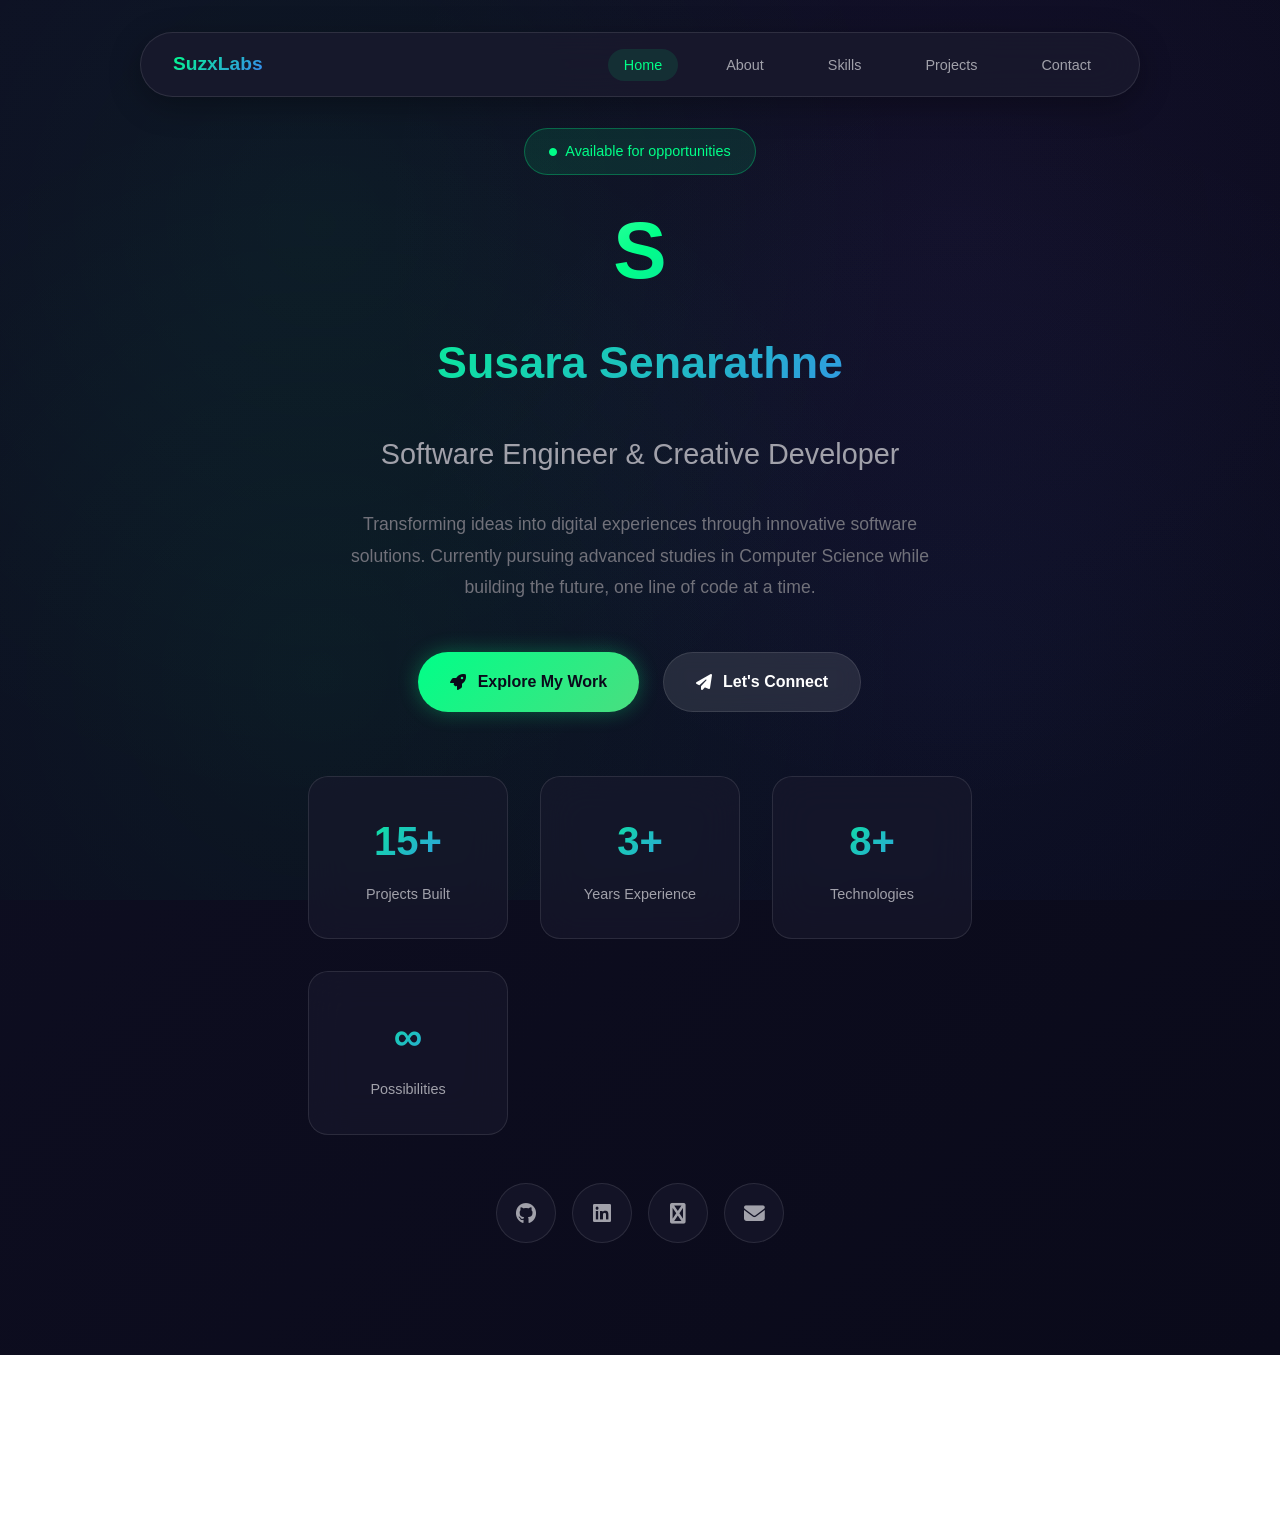
==== commit 138c3725: "Update project images and featured projects layout Replaced placeholder images with actual project i" ====
--- a/index.html
+++ b/index.html
@@ -1130,32 +1130,32 @@
             <h2 class="section-title">Featured Projects</h2>
             
             <div class="projects-grid">
-                <!-- SmartShiksha -->
+                <!-- Care Compass Hospital -->
                 <div class="project-card">
                     <div class="project-image">
-                        <img src="https://placehold.co/600x400/16213e/00ff88?text=SmartShiksha+App" alt="SmartShiksha">
+                        <img src="images/carecompass.png" alt="Care Compass">
                     </div>
                     <div class="project-header">
-                        <div class="project-title">SmartShiksha</div>
-                        <div class="project-type">School Management App</div>
+                        <div class="project-title">Care Compass Hospital System</div>
+                        <div class="project-type">Healthcare Platform</div>
                     </div>
                     <div class="project-content">
                         <p class="project-description">
-                            A comprehensive mobile solution digitalizing school activities. Features include scheduling parent meetings, 
-                            publishing marks, generating student reports, and managing academic records effortlessly.
+                            Complete hospital management system facilitating online doctor appointments, secure payment processing, 
+                            and a patient portal for checking medical test reports online.
                         </p>
                         <div class="tech-stack">
                             <span class="tech-label">Tech Stack</span>
                             <div class="tech-tags">
-                                <span class="tech-tag">Android</span>
-                                <span class="tech-tag">Java</span>
-                                <span class="tech-tag">Firebase</span>
-                                <span class="tech-tag">SQLite</span>
+                                <span class="tech-tag">PHP</span>
+                                <span class="tech-tag">MySQL</span>
+                                <span class="tech-tag">JavaScript</span>
+                                <span class="tech-tag">Payment Gateway</span>
                             </div>
                         </div>
                         <div class="project-links">
-                            <a href="#" class="project-link">
-                                <i class="fas fa-eye"></i> View Details
+                            <a href="https://github.com/susar-aa/Care-Compass-Hospital" target="_blank" class="project-link">
+                                <i class="fab fa-github"></i> Source Code
                             </a>
                         </div>
                     </div>
@@ -1184,7 +1184,7 @@
                             </div>
                         </div>
                         <div class="project-links">
-                            <a href="#" class="project-link">
+                            <a href="https://github.com/susar-aa/Hardware-Shop-System" class="project-link">
                                 <i class="fas fa-laptop-code"></i> View Project
                             </a>
                         </div>
@@ -1353,7 +1353,7 @@
                 <!-- Talent Up -->
                 <div class="project-card">
                     <div class="project-image">
-                        <img src="https://placehold.co/600x400/16213e/3b82f6?text=Talent+Up" alt="Talent Up">
+                        <img src="images/talentup.png" alt="Talent Up">
                     </div>
                     <div class="project-header">
                         <div class="project-title">Talent Up Sri Lanka</div>
@@ -1382,10 +1382,41 @@
                     </div>
                 </div>
 
+                <!-- SmartShiksha -->
+                <div class="project-card">
+                    <div class="project-image">
+                        <img src="https://placehold.co/600x400/16213e/00ff88?text=SmartShiksha+App" alt="SmartShiksha">
+                    </div>
+                    <div class="project-header">
+                        <div class="project-title">SmartShiksha</div>
+                        <div class="project-type">School Management App</div>
+                    </div>
+                    <div class="project-content">
+                        <p class="project-description">
+                            A comprehensive mobile solution digitalizing school activities. Features include scheduling parent meetings, 
+                            publishing marks, generating student reports, and managing academic records effortlessly.
+                        </p>
+                        <div class="tech-stack">
+                            <span class="tech-label">Tech Stack</span>
+                            <div class="tech-tags">
+                                <span class="tech-tag">Android</span>
+                                <span class="tech-tag">Java</span>
+                                <span class="tech-tag">Firebase</span>
+                                <span class="tech-tag">SQLite</span>
+                            </div>
+                        </div>
+                        <div class="project-links">
+                            <a href="#" class="project-link">
+                                <i class="fas fa-eye"></i> View Details
+                            </a>
+                        </div>
+                    </div>
+                </div>
+
                 <!-- Falcon POS -->
                 <div class="project-card">
                     <div class="project-image">
-                        <img src="https://placehold.co/600x400/16213e/8b5cf6?text=Falcon+POS" alt="Falcon POS">
+                        <img src="images/falconpos.png" alt="Falcon POS">
                     </div>
                     <div class="project-header">
                         <div class="project-title">Falcon POS System</div>
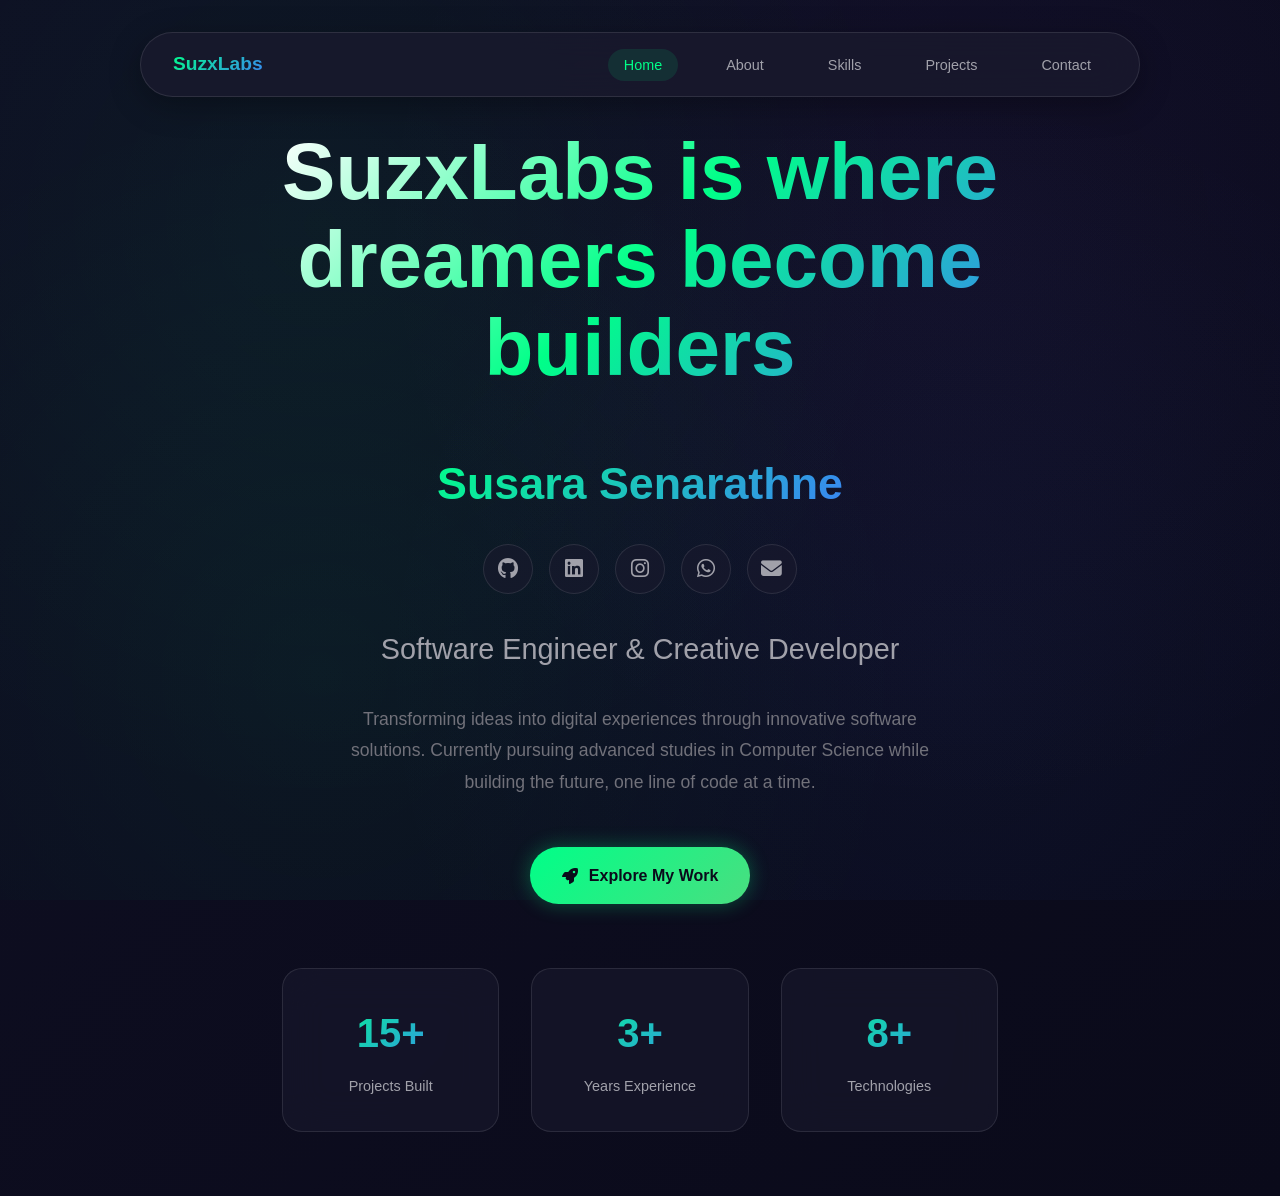
==== commit 7887b3d2: "Revamp hero section and improve SPA navigation Updated the hero section layout, moved and enhanced t" ====
--- a/index.html
+++ b/index.html
@@ -140,20 +140,9 @@
         .hero-content {
             max-width: 1200px;
             animation: fadeInUp 1s ease-out;
-        }
-
-        .hero-badge {
-            display: inline-flex;
+            display: flex;
+            flex-direction: column;
             align-items: center;
-            gap: 0.5rem;
-            background: rgba(0, 255, 136, 0.1);
-            border: 1px solid rgba(0, 255, 136, 0.3);
-            border-radius: 50px;
-            padding: 0.7rem 1.5rem;
-            font-size: 0.9rem;
-            font-weight: 500;
-            color: var(--primary-green);
-            margin-bottom: 2rem;
         }
 
         .hero-title {
@@ -237,6 +226,7 @@
             grid-template-columns: repeat(auto-fit, minmax(200px, 1fr));
             gap: 2rem;
             max-width: 800px;
+            width: 100%;
             margin: 0 auto;
         }
 
@@ -415,7 +405,6 @@
             box-shadow: 0 25px 50px rgba(0, 0, 0, 0.5);
         }
 
-        /* Added Project Image Styles */
         .project-image {
             width: 100%;
             height: 200px;
@@ -436,7 +425,7 @@
 
         .project-header {
             background: linear-gradient(135deg, var(--primary-green), var(--accent-blue));
-            padding: 1.5rem 2rem; /* Reduced padding slightly since image is above */
+            padding: 1.5rem 2rem;
             position: relative;
         }
 
@@ -696,12 +685,13 @@
             display: flex;
             justify-content: center;
             gap: 1rem;
-            margin: 3rem 0;
+            /* Margin adjusted to sit below text */
+            margin: 1.5rem 0 2rem; 
         }
 
         .social-link {
-            width: 60px;
-            height: 60px;
+            width: 50px;
+            height: 50px;
             background: rgba(26, 26, 46, 0.6);
             border: 1px solid var(--border);
             border-radius: 50%;
@@ -785,7 +775,6 @@
                 position: static;
             }
 
-            /* Adjust nav for tablet/smaller desktops */
             .nav-container {
                 /* gap: 2rem; Removed to keep space-between working */
             }
@@ -812,13 +801,14 @@
                 top: 100%;
                 left: 0;
                 right: 0;
-                background: rgba(26, 26, 46, 0.95);
+                background: rgba(26, 26, 46, 0.98); /* Improved background opacity */
                 border: 1px solid var(--border);
                 border-radius: 20px;
                 padding: 1rem;
                 margin-top: 0.5rem;
                 gap: 0.5rem;
                 backdrop-filter: blur(20px);
+                box-shadow: 0 10px 30px rgba(0,0,0,0.5);
             }
 
             .mobile-toggle {
@@ -835,8 +825,15 @@
             }
 
             .stats-grid {
-                grid-template-columns: repeat(2, 1fr);
+                grid-template-columns: repeat(3, 1fr); /* Adjusted for 3 items */
                 gap: 1rem;
+            }
+            
+            /* If screen is very small, stack stats */
+            @media (max-width: 480px) {
+                 .stats-grid {
+                    grid-template-columns: 1fr;
+                }
             }
 
             .skills-grid,
@@ -877,15 +874,31 @@
     <section id="home" class="page-section active">
         <div class="hero">
             <div class="hero-content">
-                <div class="hero-badge">
-                    <i class="fas fa-circle" style="color: var(--primary-green); font-size: 0.5rem;"></i>
-                    Available for opportunities
-                </div>
                 
                 <h1 class="hero-title">SuzxLabs is where<br>dreamers become<br>builders</h1>
                 
-                <div style="font-size: clamp(1.8rem, 4vw, 2.8rem); font-weight: 800; margin: 2rem 0; background: linear-gradient(135deg, var(--primary-green), var(--accent-blue)); -webkit-background-clip: text; -webkit-text-fill-color: transparent; background-clip: text;">
+                <div style="font-size: clamp(1.8rem, 4vw, 2.8rem); font-weight: 800; margin-top: 2rem; background: linear-gradient(135deg, var(--primary-green), var(--accent-blue)); -webkit-background-clip: text; -webkit-text-fill-color: transparent; background-clip: text;">
                     Susara Senarathne
+                </div>
+
+                <!-- Social Media Grid Moved Here -->
+                <div class="social-grid">
+                    <a href="https://github.com/susar-aa" target="_blank" class="social-link" title="GitHub">
+                        <i class="fab fa-github"></i>
+                    </a>
+                    <a href="https://www.linkedin.com/in/susara-senarathne-121ba5312/" target="_blank" class="social-link" title="LinkedIn">
+                        <i class="fab fa-linkedin"></i>
+                    </a>
+                    <a href="https://www.instagram.com/susar.aa/" target="_blank" class="social-link" title="Instagram">
+                        <i class="fab fa-instagram"></i>
+                    </a>
+                    <!-- WhatsApp Added -->
+                    <a href="https://wa.me/94761407875" target="_blank" class="social-link" title="WhatsApp">
+                        <i class="fab fa-whatsapp"></i>
+                    </a>
+                    <a href="mailto:suz.x2006@gmail.com" class="social-link" title="Email">
+                        <i class="fas fa-envelope"></i>
+                    </a>
                 </div>
                 
                 <p class="hero-subtitle">Software Engineer & Creative Developer</p>
@@ -900,10 +913,6 @@
                         <i class="fas fa-rocket"></i>
                         Explore My Work
                     </a>
-                    <a href="#contact" class="btn btn-secondary">
-                        <i class="fas fa-paper-plane"></i>
-                        Let's Connect
-                    </a>
                 </div>
                 
                 <div class="stats-grid">
@@ -919,25 +928,7 @@
                         <span class="stat-number">8+</span>
                         <span class="stat-label">Technologies</span>
                     </div>
-                    <div class="stat-card">
-                        <span class="stat-number">∞</span>
-                        <span class="stat-label">Possibilities</span>
-                    </div>
-                </div>
-
-                <div class="social-grid">
-                    <a href="https://github.com/susar-aa" target="_blank" class="social-link">
-                        <i class="fab fa-github"></i>
-                    </a>
-                    <a href="https://www.linkedin.com/in/susara-senarathne-121ba5312/" target="_blank" class="social-link">
-                        <i class="fab fa-linkedin"></i>
-                    </a>
-                    <a href="https://www.instagram.com/susar.aa/" target="_blank" class="social-link">
-                        <i class="fas fa-instagram"></i>
-                    </a>
-                    <a href="mailto:suz.x2006@gmail.com" class="social-link">
-                        <i class="fas fa-envelope"></i>
-                    </a>
+                    <!-- Possibilities card removed -->
                 </div>
             </div>
         </div>
@@ -973,12 +964,10 @@
                             </div>
                         </div>
                         
-                        <!-- UPDATED CV Download Link -->
-                        <a href="#" onclick="alert('This is a demo link. In a real environment, this would download the CV PDF.'); return false;" class="btn btn-primary" style="width: 100%; margin-top: 2rem; justify-content: center;">
+                        <a href="assets/Susara_Senarathne_CV.pdf" download="Susara_Senarathne_CV.pdf" class="btn btn-primary" style="width: 100%; margin-top: 2rem; justify-content: center;">
                             <i class="fas fa-download"></i>
                             Download Resume
                         </a>
-                        <!-- END UPDATED CV Link -->
                     </div>
                 </div>
 
@@ -988,6 +977,16 @@
                             <i class="fas fa-graduation-cap"></i> Education Journey
                         </h3>
                         <div class="timeline">
+                            <!-- New Education Entry Added -->
+                            <div class="timeline-item">
+                                <div class="timeline-date">2025 - 2026</div>
+                                <div class="timeline-title">BSc (Hons) Computing & Software Engineering</div>
+                                <div class="timeline-location">Undergraduate</div>
+                                <p style="color: var(--text-secondary); margin-top: 0.5rem;">
+                                    Specializing in advanced software engineering principles and computing systems.
+                                </p>
+                            </div>
+
                             <div class="timeline-item">
                                 <div class="timeline-date">2023 - 2025</div>
                                 <div class="timeline-title">Higher Diploma in Software Engineering</div>
@@ -1133,7 +1132,7 @@
                 <!-- Care Compass Hospital -->
                 <div class="project-card">
                     <div class="project-image">
-                        <img src="images/carecompass.png" alt="Care Compass">
+                        <img src="images/carecompass.png" alt="Care Compass" onerror="this.src='https://placehold.co/600x400/16213e/00ff88?text=Care+Compass'">
                     </div>
                     <div class="project-header">
                         <div class="project-title">Care Compass Hospital System</div>
@@ -1164,7 +1163,7 @@
                 <!-- DMA Electricals -->
                 <div class="project-card">
                     <div class="project-image">
-                        <img src="images/dma.png" alt="DMA Electricals">
+                        <img src="images/dma.png" alt="DMA Electricals" onerror="this.src='https://placehold.co/600x400/16213e/00ff88?text=DMA+Electricals'">
                     </div>
                     <div class="project-header">
                         <div class="project-title">DMA Electricals System</div>
@@ -1225,7 +1224,7 @@
                 <!-- Tridots -->
                 <div class="project-card">
                     <div class="project-image">
-                        <img src="images/tridots.png" alt="Tridots">
+                        <img src="images/tridots.png" alt="Tridots" onerror="this.src='https://placehold.co/600x400/16213e/00ff88?text=Tridots'">
                     </div>
                     <div class="project-header">
                         <div class="project-title">Tridots Platform</div>
@@ -1257,7 +1256,7 @@
                 <!-- Lions Golden Circle -->
                 <div class="project-card">
                     <div class="project-image">
-                        <img src="images/lions.png" alt="Lions Golden Circle">
+                        <img src="images/lions.png" alt="Lions Golden Circle" onerror="this.src='https://placehold.co/600x400/16213e/00ff88?text=Lions+Golden+Circle'">
                     </div>
                     <div class="project-header">
                         <div class="project-title">Lions Golden Circle</div>
@@ -1288,7 +1287,7 @@
                 <!-- Falcon E-Commerce -->
                 <div class="project-card">
                     <div class="project-image">
-                        <img src="images/falcon.png" alt="Falcon Stationery">
+                        <img src="images/falcon.png" alt="Falcon Stationery" onerror="this.src='https://placehold.co/600x400/16213e/00ff88?text=Falcon+Stationery'">
                     </div>
                     <div class="project-header">
                         <div class="project-title">Falcon E-Commerce</div>
@@ -1322,7 +1321,7 @@
                 <!-- City Cycle Rentals -->
                 <div class="project-card">
                     <div class="project-image">
-                        <img src="images/citycycle.png" alt="City Cycle">
+                        <img src="images/citycycle.png" alt="City Cycle" onerror="this.src='https://placehold.co/600x400/16213e/00ff88?text=City+Cycle'">
                     </div>
                     <div class="project-header">
                         <div class="project-title">City Cycle Rentals</div>
@@ -1353,7 +1352,7 @@
                 <!-- Talent Up -->
                 <div class="project-card">
                     <div class="project-image">
-                        <img src="images/talentup.png" alt="Talent Up">
+                        <img src="images/talentup.png" alt="Talent Up" onerror="this.src='https://placehold.co/600x400/16213e/00ff88?text=Talent+Up'">
                     </div>
                     <div class="project-header">
                         <div class="project-title">Talent Up Sri Lanka</div>
@@ -1416,7 +1415,7 @@
                 <!-- Falcon POS -->
                 <div class="project-card">
                     <div class="project-image">
-                        <img src="images/falconpos.png" alt="Falcon POS">
+                        <img src="images/falconpos.png" alt="Falcon POS" onerror="this.src='https://placehold.co/600x400/16213e/00ff88?text=Falcon+POS'">
                     </div>
                     <div class="project-header">
                         <div class="project-title">Falcon POS System</div>
@@ -1499,17 +1498,6 @@
                         </div>
                     </div>
 
-                    <div class="social-grid" style="justify-content: flex-start; margin-top: 2rem;">
-                        <a href="https://github.com/susar-aa" target="_blank" class="social-link">
-                            <i class="fab fa-github"></i>
-                        </a>
-                        <a href="https://www.linkedin.com/in/susara-senarathne-121ba5312/" target="_blank" class="social-link">
-                            <i class="fab fa-linkedin"></i>
-                        </a>
-                        <a href="https://bit.ly/41PY5nn" target="_blank" class="social-link">
-                            <i class="fas fa-globe"></i>
-                        </a>
-                    </div>
                 </div>
 
                 <div class="contact-form">
@@ -1559,6 +1547,12 @@
                     }, 500);
                 }, 1000);
             }
+            
+            // Handle hash navigation on page load (SPA logic fix)
+            const hash = window.location.hash.substring(1);
+            if(hash) {
+                showSection(hash);
+            }
         });
 
         // Navigation & SPA Logic
@@ -1572,10 +1566,11 @@
             navLinks.forEach(link => link.classList.remove('active'));
             
             const targetSection = document.getElementById(targetId);
-            const targetLink = document.querySelector(`[href="#${targetId}"]`);
+            // Find the main nav link corresponding to this section to highlight it
+            const targetNavLink = document.querySelector(`.nav-link[href="#${targetId}"]`);
             
             if (targetSection) targetSection.classList.add('active');
-            if (targetLink) targetLink.classList.add('active');
+            if (targetNavLink) targetNavLink.classList.add('active');
             
             // Close mobile menu
             if(navLinksContainer) {
@@ -1587,13 +1582,21 @@
             }
         }
 
-        navLinks.forEach(link => {
+        // Add click event to ALL internal links (Nav links + CTA buttons)
+        document.querySelectorAll('a[href^="#"]').forEach(link => {
             link.addEventListener('click', (e) => {
+                const href = link.getAttribute('href');
+                // Ignore empty hash links (like the download resume placeholder)
+                if(href === '#') return;
+
                 e.preventDefault();
-                const href = link.getAttribute('href');
                 if(href && href.startsWith('#')) {
                     const targetId = href.substring(1);
-                    showSection(targetId);
+                    // Only navigate if the section exists
+                    if(document.getElementById(targetId)) {
+                        showSection(targetId);
+                        window.location.hash = targetId;
+                    }
                 }
             });
         });
@@ -1674,30 +1677,38 @@
             });
         });
 
-        // Typing effect for hero title
-        function typeWriter(element, text, speed = 80) {
-            let i = 0;
+        // Improved Typing effect for hero title
+        const textToType = ["SuzxLabs is where", "dreamers become", "builders"];
+        const heroTitle = document.querySelector('.hero-title');
+
+        function typeLines(element, lines, speed = 80) {
             element.innerHTML = '';
-            
-            function type() {
-                if (i < text.length) {
-                    element.innerHTML += text.charAt(i);
-                    i++;
-                    setTimeout(type, speed);
+            let lineIndex = 0;
+            let charIndex = 0;
+
+            function typeChar() {
+                if (lineIndex < lines.length) {
+                    if (charIndex < lines[lineIndex].length) {
+                        if (charIndex === 0 && lineIndex > 0) {
+                            element.innerHTML += '<br>';
+                        }
+                        element.innerHTML += lines[lineIndex].charAt(charIndex);
+                        charIndex++;
+                        setTimeout(typeChar, speed);
+                    } else {
+                        lineIndex++;
+                        charIndex = 0;
+                        setTimeout(typeChar, speed);
+                    }
                 }
             }
-            
-            type();
+            typeChar();
         }
 
         // Initialize typing effect
         setTimeout(() => {
-            const heroTitle = document.querySelector('.hero-title');
             if (heroTitle) {
-                const originalText = heroTitle.textContent.trim().replace(/\s+/g, ' '); 
-                // Simple re-write for effect
-                heroTitle.innerHTML = '';
-                typeWriter(heroTitle, "SuzxLabs is where<br>dreamers become<br>builders", 60);
+                typeLines(heroTitle, textToType, 60);
             }
         }, 1500);
     </script>
